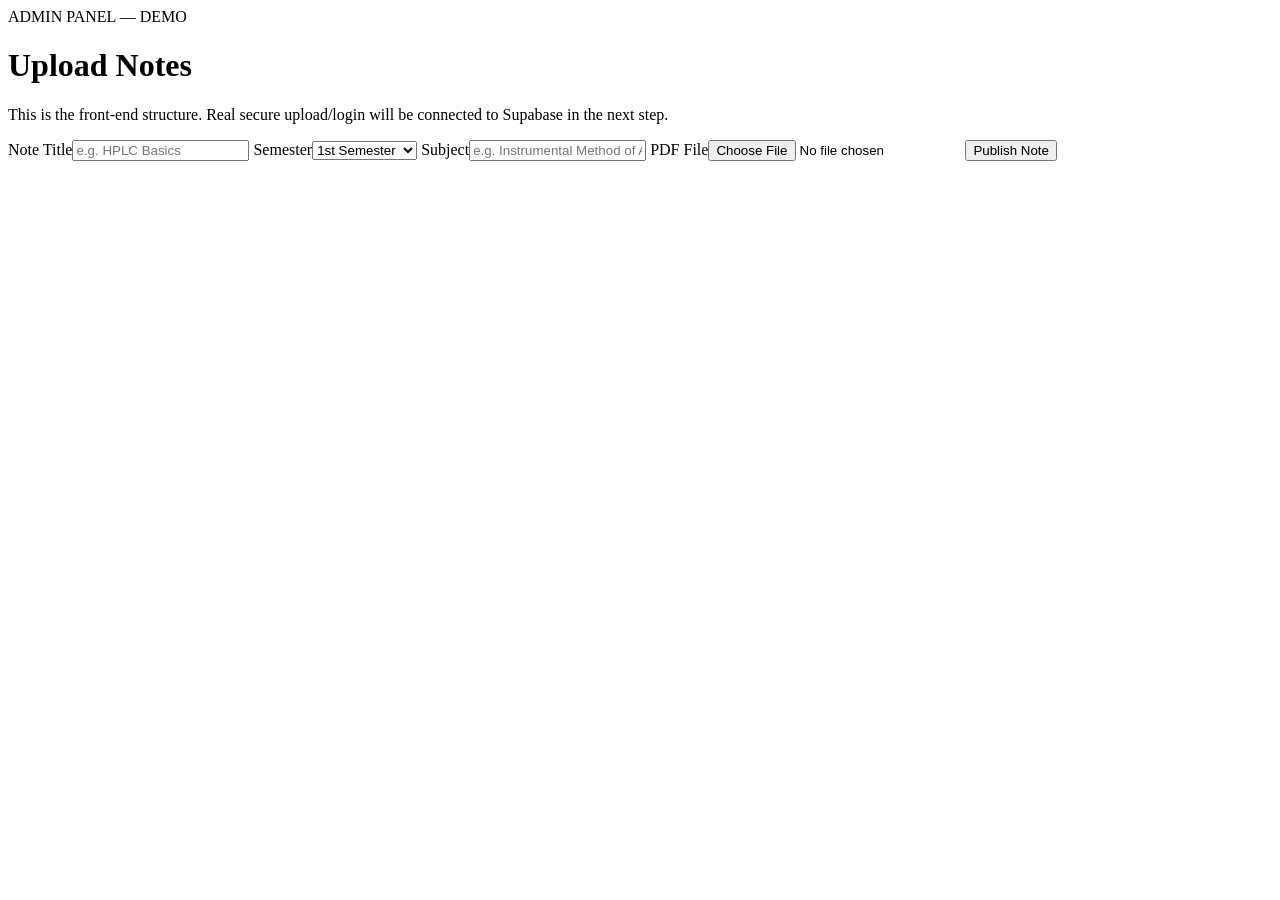
==== index.html @ 1da7970a "Add files via upload" ====
<!DOCTYPE html>
<html lang="en"><head><meta charset="UTF-8"><meta name="viewport" content="width=device-width, initial-scale=1.0"><title>Pharmistry World Admin</title><link rel="stylesheet" href="../assets/style.css"></head>
<body><main class="admin"><span class="eyebrow">ADMIN PANEL — DEMO</span><h1>Upload Notes</h1>
<p>This is the front-end structure. Real secure upload/login will be connected to Supabase in the next step.</p>
<div class="admin-form">
<label>Note Title<input placeholder="e.g. HPLC Basics"></label>
<label>Semester<select><option>1st Semester</option><option>2nd Semester</option><option>3rd Semester</option><option>4th Semester</option><option>5th Semester</option><option>6th Semester</option><option>7th Semester</option><option>8th Semester</option></select></label>
<label>Subject<input placeholder="e.g. Instrumental Method of Analysis"></label>
<label>PDF File<input type="file" accept=".pdf"></label>
<button class="btn primary" onclick="alert('Supabase upload will be connected here.')">Publish Note</button>
</div></main></body></html>
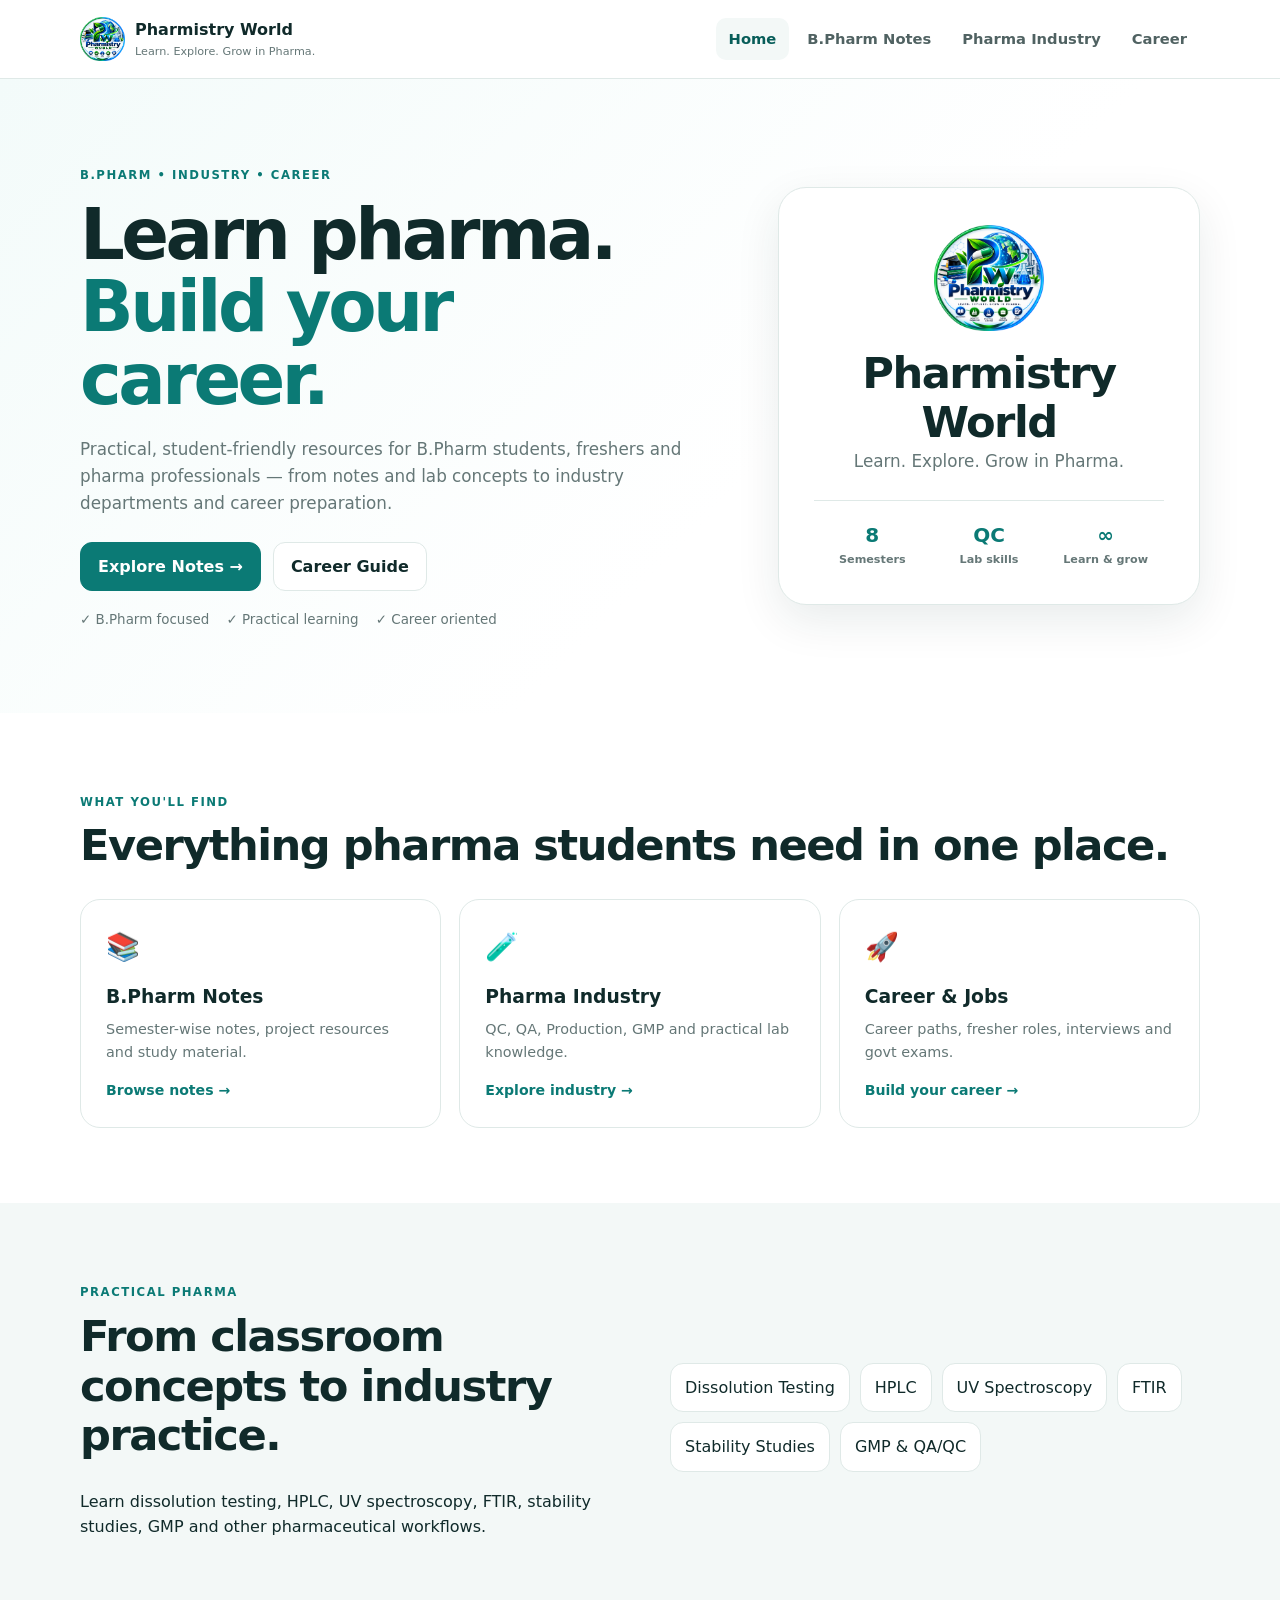
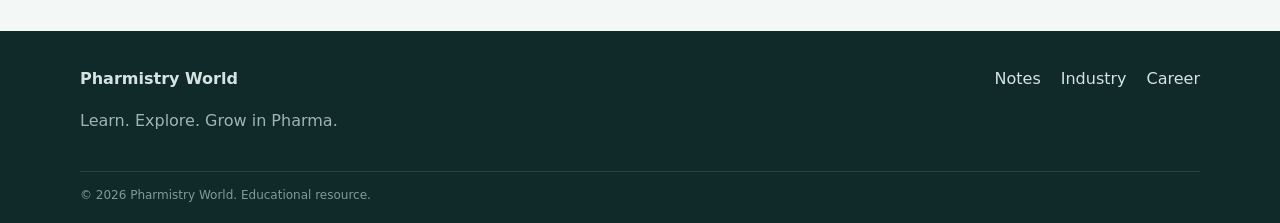
==== commit beafb84c: "Add files via upload" ====
--- a/index.html
+++ b/index.html
@@ -1,11 +1,6 @@
-<!DOCTYPE html>
-<html lang="en"><head><meta charset="UTF-8"><meta name="viewport" content="width=device-width, initial-scale=1.0"><title>Pharmistry World Admin</title><link rel="stylesheet" href="../assets/style.css"></head>
-<body><main class="admin"><span class="eyebrow">ADMIN PANEL — DEMO</span><h1>Upload Notes</h1>
-<p>This is the front-end structure. Real secure upload/login will be connected to Supabase in the next step.</p>
-<div class="admin-form">
-<label>Note Title<input placeholder="e.g. HPLC Basics"></label>
-<label>Semester<select><option>1st Semester</option><option>2nd Semester</option><option>3rd Semester</option><option>4th Semester</option><option>5th Semester</option><option>6th Semester</option><option>7th Semester</option><option>8th Semester</option></select></label>
-<label>Subject<input placeholder="e.g. Instrumental Method of Analysis"></label>
-<label>PDF File<input type="file" accept=".pdf"></label>
-<button class="btn primary" onclick="alert('Supabase upload will be connected here.')">Publish Note</button>
-</div></main></body></html>+<!doctype html><html lang="en"><head><meta charset="UTF-8"><meta name="viewport" content="width=device-width,initial-scale=1"><meta name="description" content="Pharmistry World — B.Pharm notes, pharma industry knowledge, practical learning and career guidance."><title>Pharmistry World | Learn. Explore. Grow in Pharma.</title><link rel="icon" href="logo.png"><link rel="stylesheet" href="style.css"></head><body>
+<header><div class="container nav"><a class="brand" href="index.html"><img src="logo.png" alt="Pharmistry World logo"><span><b>Pharmistry World</b><small>Learn. Explore. Grow in Pharma.</small></span></a><button class="menu-btn" aria-label="Menu">☰</button><nav><a class="active" href="index.html">Home</a><a href="notes.html">B.Pharm Notes</a><a href="industry.html">Pharma Industry</a><a href="career.html">Career</a></nav></div></header>
+<main><section class="hero"><div class="container hero-grid"><div><span class="eyebrow">B.PHARM • INDUSTRY • CAREER</span><h1>Learn pharma.<br><em>Build your career.</em></h1><p>Practical, student-friendly resources for B.Pharm students, freshers and pharma professionals — from notes and lab concepts to industry departments and career preparation.</p><div class="actions"><a class="btn primary" href="notes.html">Explore Notes →</a><a class="btn" href="career.html">Career Guide</a></div><div class="points">✓ B.Pharm focused　 ✓ Practical learning　 ✓ Career oriented</div></div><div class="hero-card"><img src="logo.png" alt=""><h2>Pharmistry World</h2><p>Learn. Explore. Grow in Pharma.</p><div class="stats"><b>8<small>Semesters</small></b><b>QC<small>Lab skills</small></b><b>∞<small>Learn & grow</small></b></div></div></div></section>
+<section class="section"><div class="container"><span class="eyebrow">WHAT YOU'LL FIND</span><h2>Everything pharma students need in one place.</h2><div class="cards"><a class="card" href="notes.html"><i>📚</i><h3>B.Pharm Notes</h3><p>Semester-wise notes, project resources and study material.</p><strong>Browse notes →</strong></a><a class="card" href="industry.html"><i>🧪</i><h3>Pharma Industry</h3><p>QC, QA, Production, GMP and practical lab knowledge.</p><strong>Explore industry →</strong></a><a class="card" href="career.html"><i>🚀</i><h3>Career & Jobs</h3><p>Career paths, fresher roles, interviews and govt exams.</p><strong>Build your career →</strong></a></div></div></section>
+<section class="section soft"><div class="container two"><div><span class="eyebrow">PRACTICAL PHARMA</span><h2>From classroom concepts to industry practice.</h2><p>Learn dissolution testing, HPLC, UV spectroscopy, FTIR, stability studies, GMP and other pharmaceutical workflows.</p></div><div class="chips"><span>Dissolution Testing</span><span>HPLC</span><span>UV Spectroscopy</span><span>FTIR</span><span>Stability Studies</span><span>GMP & QA/QC</span></div></div></section></main>
+<footer><div class="container foot"><div><b>Pharmistry World</b><p>Learn. Explore. Grow in Pharma.</p></div><div><a href="notes.html">Notes</a><a href="industry.html">Industry</a><a href="career.html">Career</a></div></div><div class="container copy">© 2026 Pharmistry World. Educational resource.</div></footer><script src="script.js"></script></body></html>
--- a/style.css
+++ b/style.css
@@ -0,0 +1 @@
+:root{--p:#0b7a75;--pd:#075d59;--ink:#102a2a;--muted:#657777;--line:#dfe9e7;--soft:#f3f8f7;--white:#fff;--shadow:0 16px 45px rgba(16,42,42,.09)}*{box-sizing:border-box}body{margin:0;font-family:Inter,system-ui,-apple-system,"Segoe UI",Roboto,Arial,sans-serif;color:var(--ink);line-height:1.6}a{color:inherit;text-decoration:none}button,input,select{font:inherit}.container{width:min(1120px,calc(100% - 40px));margin:auto}header{position:sticky;top:0;z-index:20;background:rgba(255,255,255,.95);backdrop-filter:blur(12px);border-bottom:1px solid var(--line)}.nav{min-height:78px;display:flex;align-items:center;justify-content:space-between;gap:20px}.brand{display:flex;align-items:center;gap:10px}.brand img{width:45px;height:45px;object-fit:contain;border-radius:12px}.brand span{display:grid}.brand small{font-size:.7rem;color:var(--muted)}nav{display:flex;gap:5px}nav a{padding:9px 13px;border-radius:10px;font-weight:700;color:#506262;font-size:.92rem}nav a:hover,nav a.active{background:var(--soft);color:var(--pd)}.menu-btn{display:none;border:0;background:var(--soft);border-radius:10px;padding:8px 12px}.hero{padding:82px 0;background:linear-gradient(135deg,#f3fbfa,#fff 60%)}.hero-grid{display:grid;grid-template-columns:1.2fr .8fr;gap:65px;align-items:center}.eyebrow{color:var(--p);font-size:.73rem;font-weight:850;letter-spacing:.13em}.hero h1,.page-hero h1{font-size:clamp(2.6rem,6vw,4.4rem);line-height:1.03;letter-spacing:-.05em;margin:12px 0 20px}.hero h1 em{font-style:normal;color:var(--p)}.hero p,.page-hero p{color:var(--muted);font-size:1.05rem}.actions{display:flex;gap:12px;flex-wrap:wrap;margin:25px 0 18px}.btn{display:inline-flex;padding:11px 17px;border:1px solid var(--line);border-radius:12px;background:#fff;font-weight:750}.btn.primary{background:var(--p);color:#fff;border-color:var(--p)}.points{font-size:.84rem;color:var(--muted)}.hero-card{background:#fff;border:1px solid var(--line);border-radius:28px;padding:35px;text-align:center;box-shadow:var(--shadow)}.hero-card img{width:110px;height:110px;object-fit:contain}.hero-card h2{margin:8px 0 0}.hero-card p{margin:0}.stats{display:grid;grid-template-columns:repeat(3,1fr);margin-top:25px;border-top:1px solid var(--line);padding-top:18px}.stats b{color:var(--p);font-size:1.25rem}.stats small{display:block;color:var(--muted);font-size:.7rem}.section{padding:75px 0}.soft{background:var(--soft)}h2{font-size:clamp(1.8rem,4vw,2.7rem);line-height:1.15;letter-spacing:-.035em;margin:8px 0 28px}.cards{display:grid;grid-template-columns:repeat(3,1fr);gap:18px}.card{display:block;background:#fff;border:1px solid var(--line);border-radius:20px;padding:25px;transition:.2s}.card:hover{transform:translateY(-3px);box-shadow:var(--shadow)}.card i{font-style:normal;font-size:1.7rem}.card h3{margin:13px 0 6px}.card p{color:var(--muted);margin:0;font-size:.9rem}.card strong{display:inline-block;color:var(--p);margin-top:15px;font-size:.88rem}.two{display:grid;grid-template-columns:1fr 1fr;gap:60px;align-items:center}.chips{display:flex;flex-wrap:wrap;gap:10px}.chips span,.check{background:#fff;border:1px solid var(--line);border-radius:13px;padding:11px 14px}.page-hero{padding:62px 0;background:var(--soft)}.page-hero h1{font-size:clamp(2.3rem,5vw,3.7rem);max-width:850px}.toolbar{display:grid;grid-template-columns:1fr 210px;gap:12px;margin-bottom:32px}.toolbar input,.toolbar select{width:100%;padding:13px;border:1px solid var(--line);border-radius:12px;background:#fff;outline:0}.library-head{display:flex;justify-content:space-between;margin-bottom:15px}.library-head h2{font-size:1.5rem;margin:0}.library-head span{color:var(--muted);font-size:.85rem}.notes{display:grid;gap:13px}.note{display:flex;align-items:center;gap:17px;padding:19px;border:1px solid var(--line);border-radius:17px}.badge{width:50px;height:50px;display:grid;place-items:center;background:#edf8f6;color:var(--p);font-weight:850;border-radius:12px}.note-main{flex:1;min-width:0}.note-main small{color:var(--p);font-weight:750}.note-main h3{margin:2px 0}.note-main p{margin:0;color:var(--muted);white-space:nowrap;overflow:hidden;text-overflow:ellipsis}.empty{padding:45px;text-align:center;border:1px dashed var(--line);border-radius:16px;color:var(--muted)}.check p{margin:9px 0;font-weight:650}footer{background:#102a2a;color:#d5e4e2;padding:35px 0 18px}.foot{display:flex;justify-content:space-between;gap:25px}.foot>div:last-child{display:flex;gap:20px}.foot p{color:#9fb5b2}.copy{border-top:1px solid #ffffff1c;margin-top:22px;padding-top:14px;color:#829997;font-size:.75rem}@media(max-width:900px){.hero-grid,.two{grid-template-columns:1fr}.cards{grid-template-columns:repeat(2,1fr)}nav{display:none;position:absolute;top:78px;left:0;right:0;background:#fff;padding:12px 20px;flex-direction:column;border-bottom:1px solid var(--line)}nav.open{display:flex}.menu-btn{display:block}}@media(max-width:620px){.container{width:calc(100% - 28px)}.cards{grid-template-columns:1fr}.toolbar{grid-template-columns:1fr}.note{flex-wrap:wrap;align-items:flex-start}.note .btn{width:100%;justify-content:center}.foot{flex-direction:column}.hero{padding:58px 0}.section{padding:55px 0}}
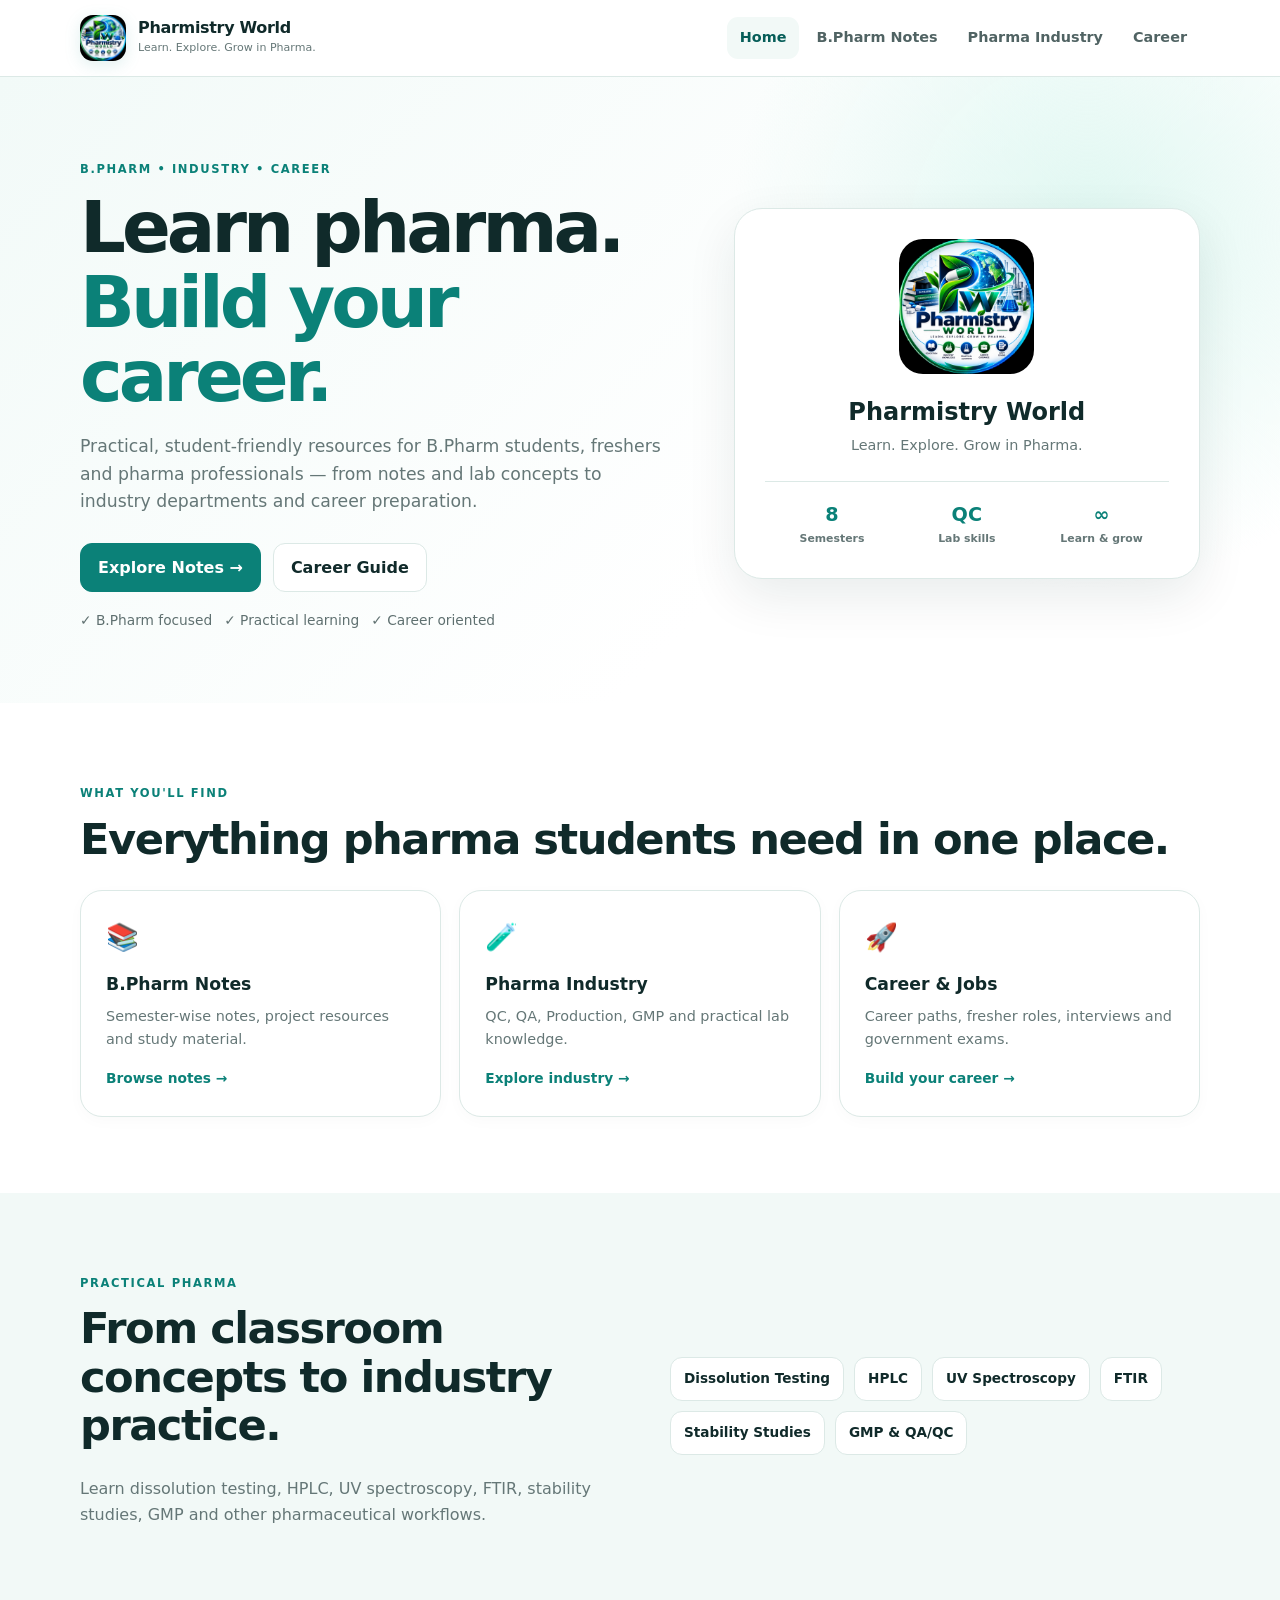
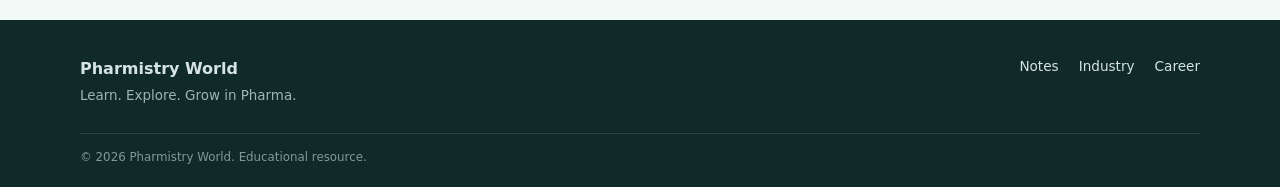
==== commit 30cc87be: "Add files via upload" ====
--- a/index.html
+++ b/index.html
@@ -1,6 +1 @@
-<!doctype html><html lang="en"><head><meta charset="UTF-8"><meta name="viewport" content="width=device-width,initial-scale=1"><meta name="description" content="Pharmistry World — B.Pharm notes, pharma industry knowledge, practical learning and career guidance."><title>Pharmistry World | Learn. Explore. Grow in Pharma.</title><link rel="icon" href="logo.png"><link rel="stylesheet" href="style.css"></head><body>
-<header><div class="container nav"><a class="brand" href="index.html"><img src="logo.png" alt="Pharmistry World logo"><span><b>Pharmistry World</b><small>Learn. Explore. Grow in Pharma.</small></span></a><button class="menu-btn" aria-label="Menu">☰</button><nav><a class="active" href="index.html">Home</a><a href="notes.html">B.Pharm Notes</a><a href="industry.html">Pharma Industry</a><a href="career.html">Career</a></nav></div></header>
-<main><section class="hero"><div class="container hero-grid"><div><span class="eyebrow">B.PHARM • INDUSTRY • CAREER</span><h1>Learn pharma.<br><em>Build your career.</em></h1><p>Practical, student-friendly resources for B.Pharm students, freshers and pharma professionals — from notes and lab concepts to industry departments and career preparation.</p><div class="actions"><a class="btn primary" href="notes.html">Explore Notes →</a><a class="btn" href="career.html">Career Guide</a></div><div class="points">✓ B.Pharm focused　 ✓ Practical learning　 ✓ Career oriented</div></div><div class="hero-card"><img src="logo.png" alt=""><h2>Pharmistry World</h2><p>Learn. Explore. Grow in Pharma.</p><div class="stats"><b>8<small>Semesters</small></b><b>QC<small>Lab skills</small></b><b>∞<small>Learn & grow</small></b></div></div></div></section>
-<section class="section"><div class="container"><span class="eyebrow">WHAT YOU'LL FIND</span><h2>Everything pharma students need in one place.</h2><div class="cards"><a class="card" href="notes.html"><i>📚</i><h3>B.Pharm Notes</h3><p>Semester-wise notes, project resources and study material.</p><strong>Browse notes →</strong></a><a class="card" href="industry.html"><i>🧪</i><h3>Pharma Industry</h3><p>QC, QA, Production, GMP and practical lab knowledge.</p><strong>Explore industry →</strong></a><a class="card" href="career.html"><i>🚀</i><h3>Career & Jobs</h3><p>Career paths, fresher roles, interviews and govt exams.</p><strong>Build your career →</strong></a></div></div></section>
-<section class="section soft"><div class="container two"><div><span class="eyebrow">PRACTICAL PHARMA</span><h2>From classroom concepts to industry practice.</h2><p>Learn dissolution testing, HPLC, UV spectroscopy, FTIR, stability studies, GMP and other pharmaceutical workflows.</p></div><div class="chips"><span>Dissolution Testing</span><span>HPLC</span><span>UV Spectroscopy</span><span>FTIR</span><span>Stability Studies</span><span>GMP & QA/QC</span></div></div></section></main>
-<footer><div class="container foot"><div><b>Pharmistry World</b><p>Learn. Explore. Grow in Pharma.</p></div><div><a href="notes.html">Notes</a><a href="industry.html">Industry</a><a href="career.html">Career</a></div></div><div class="container copy">© 2026 Pharmistry World. Educational resource.</div></footer><script src="script.js"></script></body></html>
+<!doctype html><html lang="en"><head><meta charset="UTF-8"><meta name="viewport" content="width=device-width,initial-scale=1"><meta name="description" content="Pharmistry World — B.Pharm notes, pharma industry knowledge, practical learning and career guidance."><meta name="theme-color" content="#0b8178"><title>Pharmistry World | Learn. Explore. Grow in Pharma.</title><link rel="icon" href="logo.png"><link rel="stylesheet" href="style.css"></head><body><header><div class="container nav"><a class="brand" href="index.html"><img src="logo.png" alt="Pharmistry World logo"><span><b>Pharmistry World</b><small>Learn. Explore. Grow in Pharma.</small></span></a><button class="menu-btn" aria-label="Open menu" aria-expanded="false">☰</button><nav><a class="active" href="index.html">Home</a><a href="notes.html">B.Pharm Notes</a><a href="industry.html">Pharma Industry</a><a href="career.html">Career</a></nav></div></header><main><section class="hero"><div class="container hero-grid"><div><span class="eyebrow">B.PHARM • INDUSTRY • CAREER</span><h1>Learn pharma.<br><em>Build your career.</em></h1><p>Practical, student-friendly resources for B.Pharm students, freshers and pharma professionals — from notes and lab concepts to industry departments and career preparation.</p><div class="actions"><a class="btn primary" href="notes.html">Explore Notes →</a><a class="btn" href="career.html">Career Guide</a></div><div class="points"><span>✓ B.Pharm focused</span><span>✓ Practical learning</span><span>✓ Career oriented</span></div></div><div class="hero-card"><img src="logo.png" alt=""><h2>Pharmistry World</h2><p>Learn. Explore. Grow in Pharma.</p><div class="stats"><b>8<small>Semesters</small></b><b>QC<small>Lab skills</small></b><b>∞<small>Learn & grow</small></b></div></div></div></section><section class="section"><div class="container"><span class="eyebrow">WHAT YOU'LL FIND</span><h2>Everything pharma students need in one place.</h2><div class="cards"><a class="card" href="notes.html"><i>📚</i><h3>B.Pharm Notes</h3><p>Semester-wise notes, project resources and study material.</p><strong>Browse notes →</strong></a><a class="card" href="industry.html"><i>🧪</i><h3>Pharma Industry</h3><p>QC, QA, Production, GMP and practical lab knowledge.</p><strong>Explore industry →</strong></a><a class="card" href="career.html"><i>🚀</i><h3>Career & Jobs</h3><p>Career paths, fresher roles, interviews and government exams.</p><strong>Build your career →</strong></a></div></div></section><section class="section soft"><div class="container two"><div><span class="eyebrow">PRACTICAL PHARMA</span><h2>From classroom concepts to industry practice.</h2><p>Learn dissolution testing, HPLC, UV spectroscopy, FTIR, stability studies, GMP and other pharmaceutical workflows.</p></div><div class="chips"><span>Dissolution Testing</span><span>HPLC</span><span>UV Spectroscopy</span><span>FTIR</span><span>Stability Studies</span><span>GMP & QA/QC</span></div></div></section></main><footer><div class="container foot"><div><b>Pharmistry World</b><p>Learn. Explore. Grow in Pharma.</p></div><div><a href="notes.html">Notes</a><a href="industry.html">Industry</a><a href="career.html">Career</a></div></div><div class="container copy">© 2026 Pharmistry World. Educational resource.</div></footer><script src="script.js"></script></body></html>
--- a/style.css
+++ b/style.css
@@ -1 +1 @@
-:root{--p:#0b7a75;--pd:#075d59;--ink:#102a2a;--muted:#657777;--line:#dfe9e7;--soft:#f3f8f7;--white:#fff;--shadow:0 16px 45px rgba(16,42,42,.09)}*{box-sizing:border-box}body{margin:0;font-family:Inter,system-ui,-apple-system,"Segoe UI",Roboto,Arial,sans-serif;color:var(--ink);line-height:1.6}a{color:inherit;text-decoration:none}button,input,select{font:inherit}.container{width:min(1120px,calc(100% - 40px));margin:auto}header{position:sticky;top:0;z-index:20;background:rgba(255,255,255,.95);backdrop-filter:blur(12px);border-bottom:1px solid var(--line)}.nav{min-height:78px;display:flex;align-items:center;justify-content:space-between;gap:20px}.brand{display:flex;align-items:center;gap:10px}.brand img{width:45px;height:45px;object-fit:contain;border-radius:12px}.brand span{display:grid}.brand small{font-size:.7rem;color:var(--muted)}nav{display:flex;gap:5px}nav a{padding:9px 13px;border-radius:10px;font-weight:700;color:#506262;font-size:.92rem}nav a:hover,nav a.active{background:var(--soft);color:var(--pd)}.menu-btn{display:none;border:0;background:var(--soft);border-radius:10px;padding:8px 12px}.hero{padding:82px 0;background:linear-gradient(135deg,#f3fbfa,#fff 60%)}.hero-grid{display:grid;grid-template-columns:1.2fr .8fr;gap:65px;align-items:center}.eyebrow{color:var(--p);font-size:.73rem;font-weight:850;letter-spacing:.13em}.hero h1,.page-hero h1{font-size:clamp(2.6rem,6vw,4.4rem);line-height:1.03;letter-spacing:-.05em;margin:12px 0 20px}.hero h1 em{font-style:normal;color:var(--p)}.hero p,.page-hero p{color:var(--muted);font-size:1.05rem}.actions{display:flex;gap:12px;flex-wrap:wrap;margin:25px 0 18px}.btn{display:inline-flex;padding:11px 17px;border:1px solid var(--line);border-radius:12px;background:#fff;font-weight:750}.btn.primary{background:var(--p);color:#fff;border-color:var(--p)}.points{font-size:.84rem;color:var(--muted)}.hero-card{background:#fff;border:1px solid var(--line);border-radius:28px;padding:35px;text-align:center;box-shadow:var(--shadow)}.hero-card img{width:110px;height:110px;object-fit:contain}.hero-card h2{margin:8px 0 0}.hero-card p{margin:0}.stats{display:grid;grid-template-columns:repeat(3,1fr);margin-top:25px;border-top:1px solid var(--line);padding-top:18px}.stats b{color:var(--p);font-size:1.25rem}.stats small{display:block;color:var(--muted);font-size:.7rem}.section{padding:75px 0}.soft{background:var(--soft)}h2{font-size:clamp(1.8rem,4vw,2.7rem);line-height:1.15;letter-spacing:-.035em;margin:8px 0 28px}.cards{display:grid;grid-template-columns:repeat(3,1fr);gap:18px}.card{display:block;background:#fff;border:1px solid var(--line);border-radius:20px;padding:25px;transition:.2s}.card:hover{transform:translateY(-3px);box-shadow:var(--shadow)}.card i{font-style:normal;font-size:1.7rem}.card h3{margin:13px 0 6px}.card p{color:var(--muted);margin:0;font-size:.9rem}.card strong{display:inline-block;color:var(--p);margin-top:15px;font-size:.88rem}.two{display:grid;grid-template-columns:1fr 1fr;gap:60px;align-items:center}.chips{display:flex;flex-wrap:wrap;gap:10px}.chips span,.check{background:#fff;border:1px solid var(--line);border-radius:13px;padding:11px 14px}.page-hero{padding:62px 0;background:var(--soft)}.page-hero h1{font-size:clamp(2.3rem,5vw,3.7rem);max-width:850px}.toolbar{display:grid;grid-template-columns:1fr 210px;gap:12px;margin-bottom:32px}.toolbar input,.toolbar select{width:100%;padding:13px;border:1px solid var(--line);border-radius:12px;background:#fff;outline:0}.library-head{display:flex;justify-content:space-between;margin-bottom:15px}.library-head h2{font-size:1.5rem;margin:0}.library-head span{color:var(--muted);font-size:.85rem}.notes{display:grid;gap:13px}.note{display:flex;align-items:center;gap:17px;padding:19px;border:1px solid var(--line);border-radius:17px}.badge{width:50px;height:50px;display:grid;place-items:center;background:#edf8f6;color:var(--p);font-weight:850;border-radius:12px}.note-main{flex:1;min-width:0}.note-main small{color:var(--p);font-weight:750}.note-main h3{margin:2px 0}.note-main p{margin:0;color:var(--muted);white-space:nowrap;overflow:hidden;text-overflow:ellipsis}.empty{padding:45px;text-align:center;border:1px dashed var(--line);border-radius:16px;color:var(--muted)}.check p{margin:9px 0;font-weight:650}footer{background:#102a2a;color:#d5e4e2;padding:35px 0 18px}.foot{display:flex;justify-content:space-between;gap:25px}.foot>div:last-child{display:flex;gap:20px}.foot p{color:#9fb5b2}.copy{border-top:1px solid #ffffff1c;margin-top:22px;padding-top:14px;color:#829997;font-size:.75rem}@media(max-width:900px){.hero-grid,.two{grid-template-columns:1fr}.cards{grid-template-columns:repeat(2,1fr)}nav{display:none;position:absolute;top:78px;left:0;right:0;background:#fff;padding:12px 20px;flex-direction:column;border-bottom:1px solid var(--line)}nav.open{display:flex}.menu-btn{display:block}}@media(max-width:620px){.container{width:calc(100% - 28px)}.cards{grid-template-columns:1fr}.toolbar{grid-template-columns:1fr}.note{flex-wrap:wrap;align-items:flex-start}.note .btn{width:100%;justify-content:center}.foot{flex-direction:column}.hero{padding:58px 0}.section{padding:55px 0}}
+:root{--p:#0b8178;--pd:#075e59;--a:#2db89e;--ink:#102a2a;--muted:#657777;--line:#dce9e6;--soft:#f2f9f7;--white:#fff;--shadow:0 18px 50px rgba(16,42,42,.09);--r:22px}*{box-sizing:border-box}html{scroll-behavior:smooth}body{margin:0;font-family:Inter,ui-sans-serif,system-ui,-apple-system,"Segoe UI",Roboto,Arial,sans-serif;color:var(--ink);background:#fff;line-height:1.6;-webkit-font-smoothing:antialiased}a{text-decoration:none;color:inherit}button,input,select,textarea{font:inherit}.container{width:min(1120px,calc(100% - 40px));margin:auto}header{position:sticky;top:0;z-index:50;background:rgba(255,255,255,.94);backdrop-filter:blur(16px);border-bottom:1px solid var(--line)}.nav{min-height:76px;display:flex;align-items:center;justify-content:space-between;gap:24px}.brand{display:flex;align-items:center;gap:12px;min-width:0}.brand img{width:46px;height:46px;object-fit:contain;border-radius:13px;filter:drop-shadow(0 4px 8px rgba(11,129,120,.12))}.brand span{display:grid}.brand b{font-size:1rem;line-height:1.15;letter-spacing:-.02em}.brand small{font-size:.69rem;color:var(--muted);margin-top:2px}nav{display:flex;align-items:center;gap:4px}nav a{padding:9px 13px;border-radius:11px;color:#506363;font-weight:700;font-size:.9rem}nav a:hover,nav a.active{background:var(--soft);color:var(--pd)}.menu-btn{display:none;border:0;background:var(--soft);color:var(--pd);border-radius:11px;padding:8px 11px;font-size:1.25rem;cursor:pointer}.hero{padding:78px 0 72px;background:radial-gradient(circle at 85% 25%,#dff7f1 0,transparent 30%),linear-gradient(135deg,#f2faf8,#fff 65%)}.hero-grid{display:grid;grid-template-columns:1.12fr .88fr;gap:60px;align-items:center}.eyebrow{display:inline-block;color:var(--p);font-size:.72rem;font-weight:850;letter-spacing:.14em;margin-bottom:12px}.hero h1,.page-hero h1{font-size:clamp(2.5rem,6vw,4.5rem);line-height:1.03;letter-spacing:-.055em;margin:0 0 20px}.hero h1 em{font-style:normal;color:var(--p)}.hero p{font-size:1.08rem;color:var(--muted);max-width:650px;margin:0}.actions{display:flex;gap:12px;flex-wrap:wrap;margin:27px 0 17px}.btn{display:inline-flex;align-items:center;justify-content:center;padding:11px 17px;border:1px solid var(--line);border-radius:12px;background:#fff;font-weight:800;cursor:pointer;transition:.18s}.btn:hover{transform:translateY(-1px);border-color:#b8d7d2}.btn.primary{background:var(--p);color:#fff;border-color:var(--p)}.btn.primary:hover{background:var(--pd)}.points{color:#5f7070;font-size:.86rem;display:flex;flex-wrap:wrap;gap:12px}.hero-card{background:#fff;border:1px solid var(--line);border-radius:28px;padding:30px;text-align:center;box-shadow:var(--shadow)}.hero-card>img{width:135px;height:135px;object-fit:contain;border-radius:24px}.hero-card h2{margin:12px 0 2px}.hero-card>p{margin:0;color:var(--muted);font-size:.9rem}.stats{display:grid;grid-template-columns:repeat(3,1fr);border-top:1px solid var(--line);margin-top:24px;padding-top:18px}.stats b{font-size:1.2rem;color:var(--p)}.stats small{display:block;font-size:.68rem;color:var(--muted);font-weight:600}.section{padding:76px 0}.section.soft{background:var(--soft)}.section h2{font-size:clamp(1.8rem,4vw,2.7rem);line-height:1.12;letter-spacing:-.035em;margin:0 0 27px}.cards{display:grid;grid-template-columns:repeat(3,1fr);gap:18px}.card{display:block;background:#fff;border:1px solid var(--line);border-radius:var(--r);padding:25px;box-shadow:0 4px 16px rgba(16,42,42,.025);transition:.2s}.card:hover{transform:translateY(-3px);box-shadow:var(--shadow);border-color:#c1ddd8}.card i{font-style:normal;font-size:1.65rem}.card h3{margin:13px 0 6px;font-size:1.08rem}.card p{margin:0;color:var(--muted);font-size:.9rem}.card strong{display:inline-block;margin-top:16px;color:var(--p);font-size:.86rem}.two{display:grid;grid-template-columns:1fr 1fr;gap:60px;align-items:center}.two>div>p{color:var(--muted);max-width:650px}.chips{display:flex;flex-wrap:wrap;gap:10px}.chips span{background:#fff;border:1px solid var(--line);padding:10px 13px;border-radius:12px;font-weight:700;font-size:.85rem}.page-hero{padding:60px 0 54px;background:var(--soft)}.page-hero h1{font-size:clamp(2.2rem,5vw,3.7rem);max-width:850px}.page-hero p{color:var(--muted);max-width:760px;font-size:1.04rem}.toolbar{display:grid;grid-template-columns:1fr 210px;gap:12px;margin-bottom:35px}.toolbar input,.toolbar select{width:100%;padding:13px 14px;border:1px solid var(--line);border-radius:13px;background:#fff;outline:0}.toolbar input:focus,.toolbar select:focus{border-color:var(--p)}.library-head{display:flex;align-items:center;justify-content:space-between;gap:15px;margin-bottom:15px}.library-head h2{margin:0;font-size:1.25rem}.library-head span{font-size:.82rem;color:var(--muted)}.notes{display:grid;gap:14px}.note{display:flex;align-items:center;gap:16px;padding:19px;border:1px solid var(--line);border-radius:17px;background:#fff}.badge{flex:0 0 52px;height:52px;display:grid;place-items:center;border-radius:13px;background:#e9f7f4;color:var(--p);font-weight:850;font-size:.75rem}.note-main{flex:1;min-width:0}.note-main small{color:var(--p);font-weight:800}.note-main h3{margin:2px 0 3px;font-size:1rem}.note-main p{margin:0;color:var(--muted);font-size:.84rem;white-space:nowrap;overflow:hidden;text-overflow:ellipsis}.empty{padding:40px;text-align:center;border:1px dashed var(--line);border-radius:16px;color:var(--muted)}footer{background:#102a2a;color:#d5e4e2;padding:36px 0 20px}.foot{display:flex;justify-content:space-between;gap:25px}.foot>div:last-child{display:flex;gap:20px;flex-wrap:wrap}.foot a{font-size:.85rem}.foot p{margin:4px 0;color:#9fb5b2;font-size:.84rem}.copy{border-top:1px solid rgba(255,255,255,.12);margin-top:22px;padding-top:14px;color:#829997;font-size:.74rem}.check{background:#fff;border:1px solid var(--line);border-radius:18px;padding:18px 23px}.check p{margin:9px 0;font-weight:650}.admin{min-height:100vh;padding:55px 0;background:var(--soft)}.admin .card{max-width:720px;margin:auto}.admin form{display:grid;gap:10px}.admin input,.admin select{width:100%;padding:12px;border:1px solid var(--line);border-radius:10px;margin:0}.admin .btn{margin-top:8px}.msg{color:var(--muted);font-size:.85rem}@media(max-width:900px){.hero-grid,.two{grid-template-columns:1fr;gap:35px}.cards{grid-template-columns:repeat(2,1fr)}.menu-btn{display:block}nav{display:none;position:absolute;top:76px;left:0;right:0;background:#fff;border-bottom:1px solid var(--line);padding:10px 20px;flex-direction:column;align-items:stretch;box-shadow:0 10px 25px rgba(0,0,0,.06)}nav.open{display:flex}nav a{padding:12px}.hero{padding:60px 0}.hero-card{max-width:500px}.foot{flex-direction:column}}@media(max-width:620px){.container{width:calc(100% - 28px)}.brand img{width:43px;height:43px}.brand small{display:none}.hero{padding:47px 0 52px}.hero h1{font-size:2.75rem;margin-bottom:17px}.hero p{font-size:1rem;line-height:1.65}.actions{margin:22px 0 15px}.actions .btn{flex:1;min-width:145px}.points{font-size:.79rem;gap:6px;line-height:1.7}.hero-card{padding:24px}.hero-card>img{width:105px;height:105px}.stats{margin-top:20px}.section{padding:55px 0}.cards{grid-template-columns:1fr}.two{gap:28px}.page-hero{padding:47px 0 42px}.page-hero h1{font-size:2.45rem}.toolbar{grid-template-columns:1fr}.note{align-items:flex-start;flex-wrap:wrap}.note .btn{width:100%}.foot>div:last-child{gap:15px}}
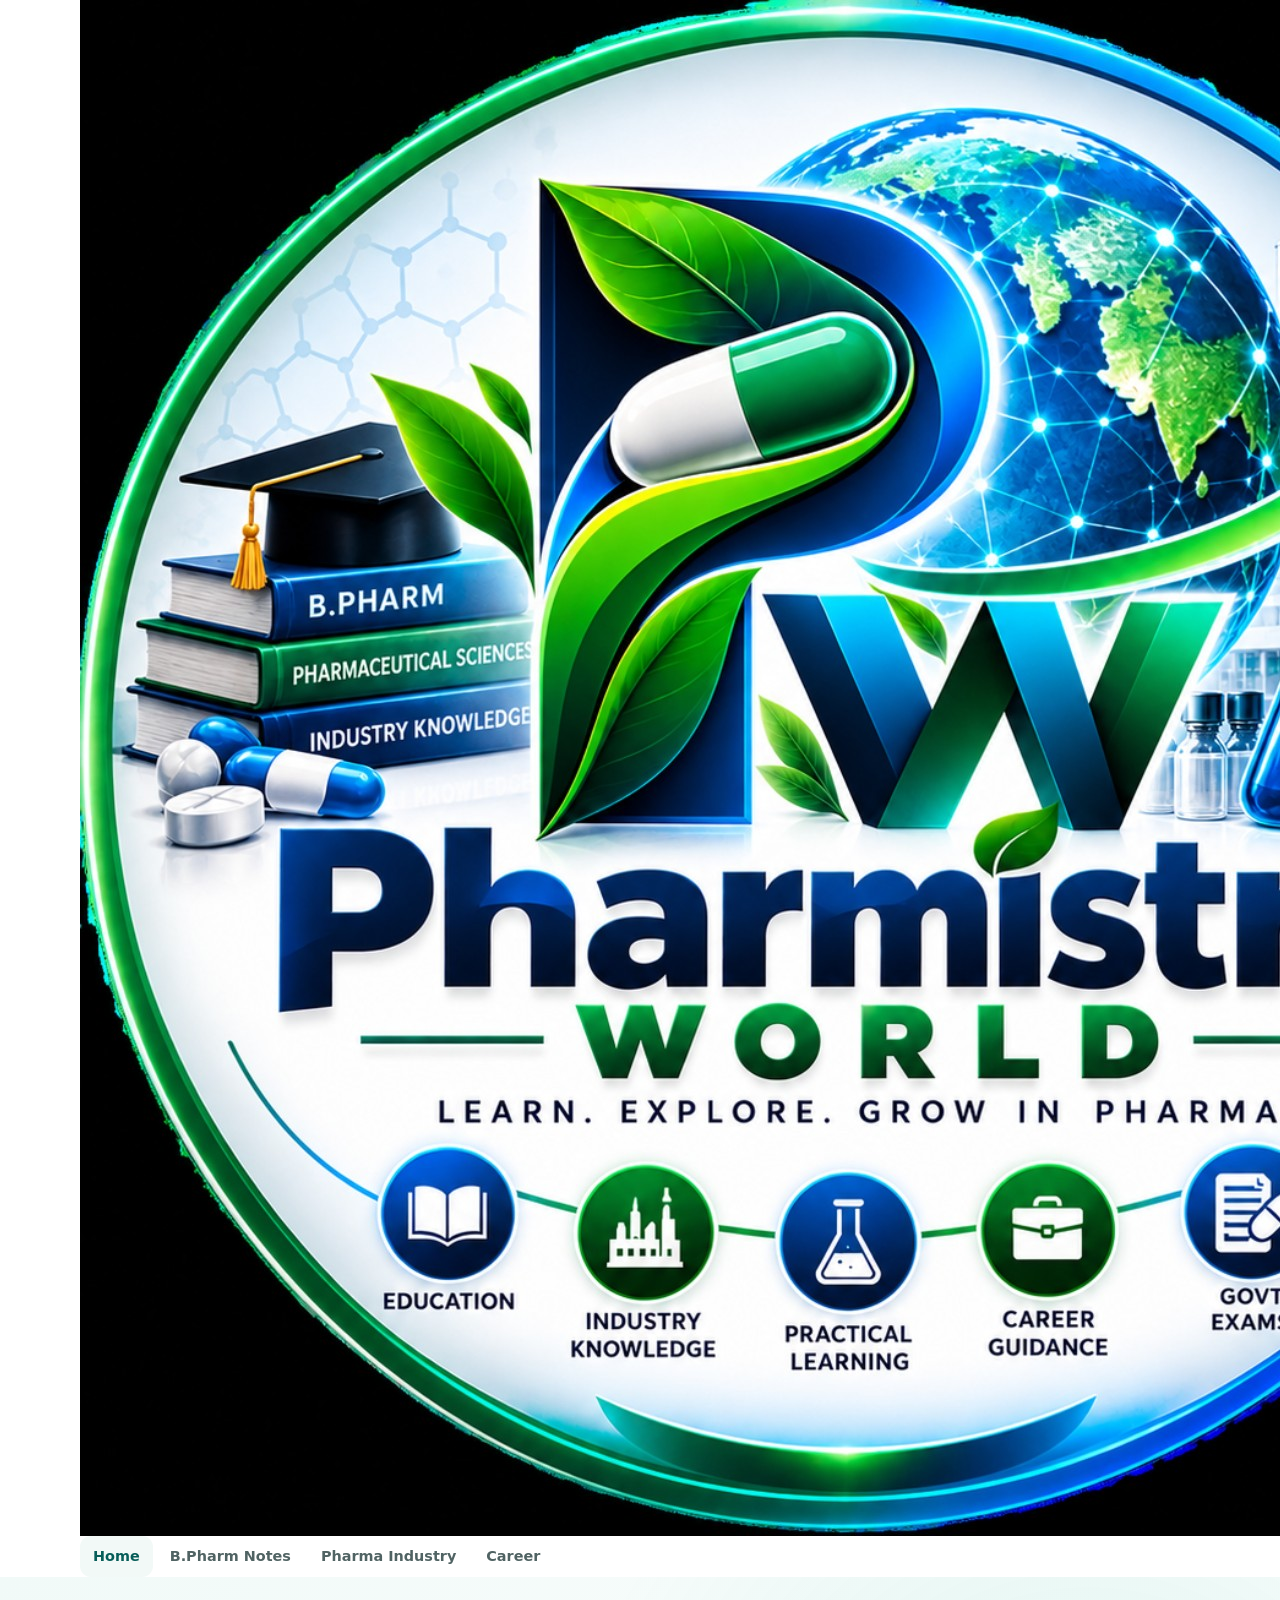
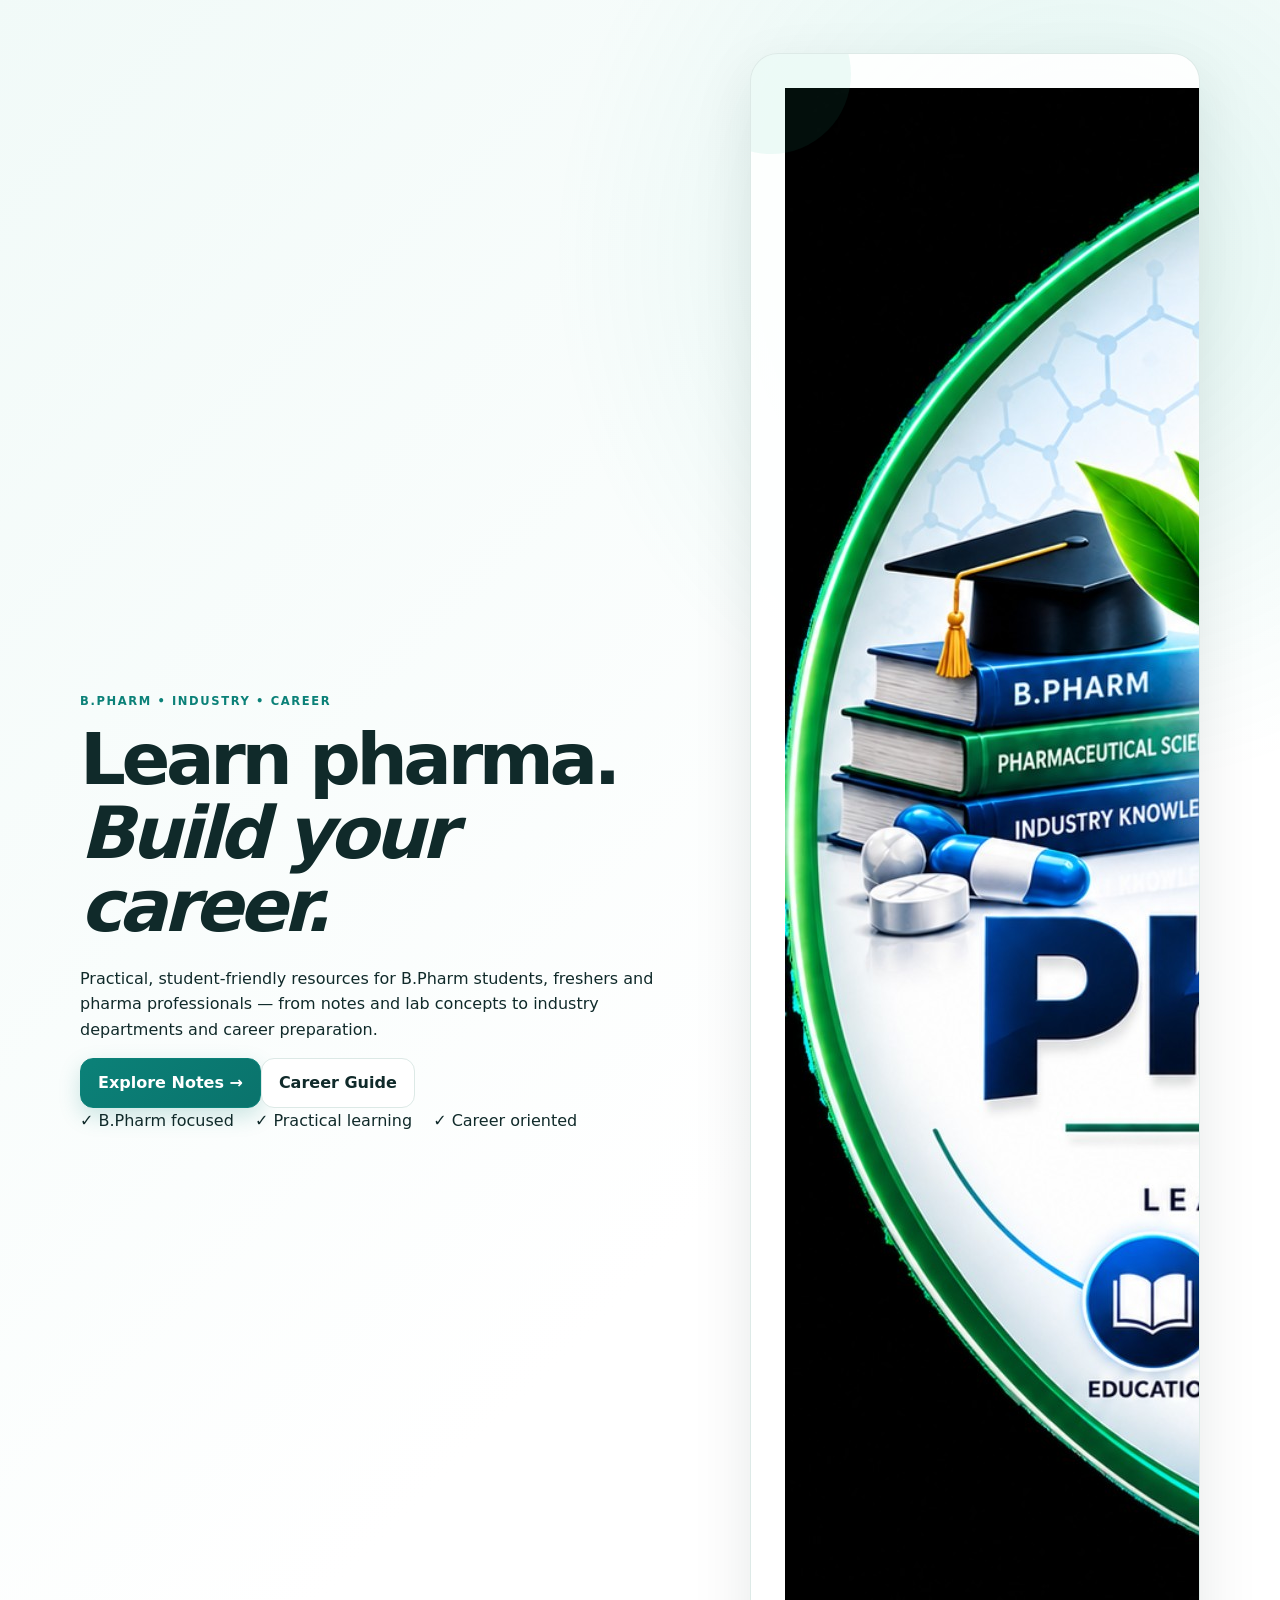
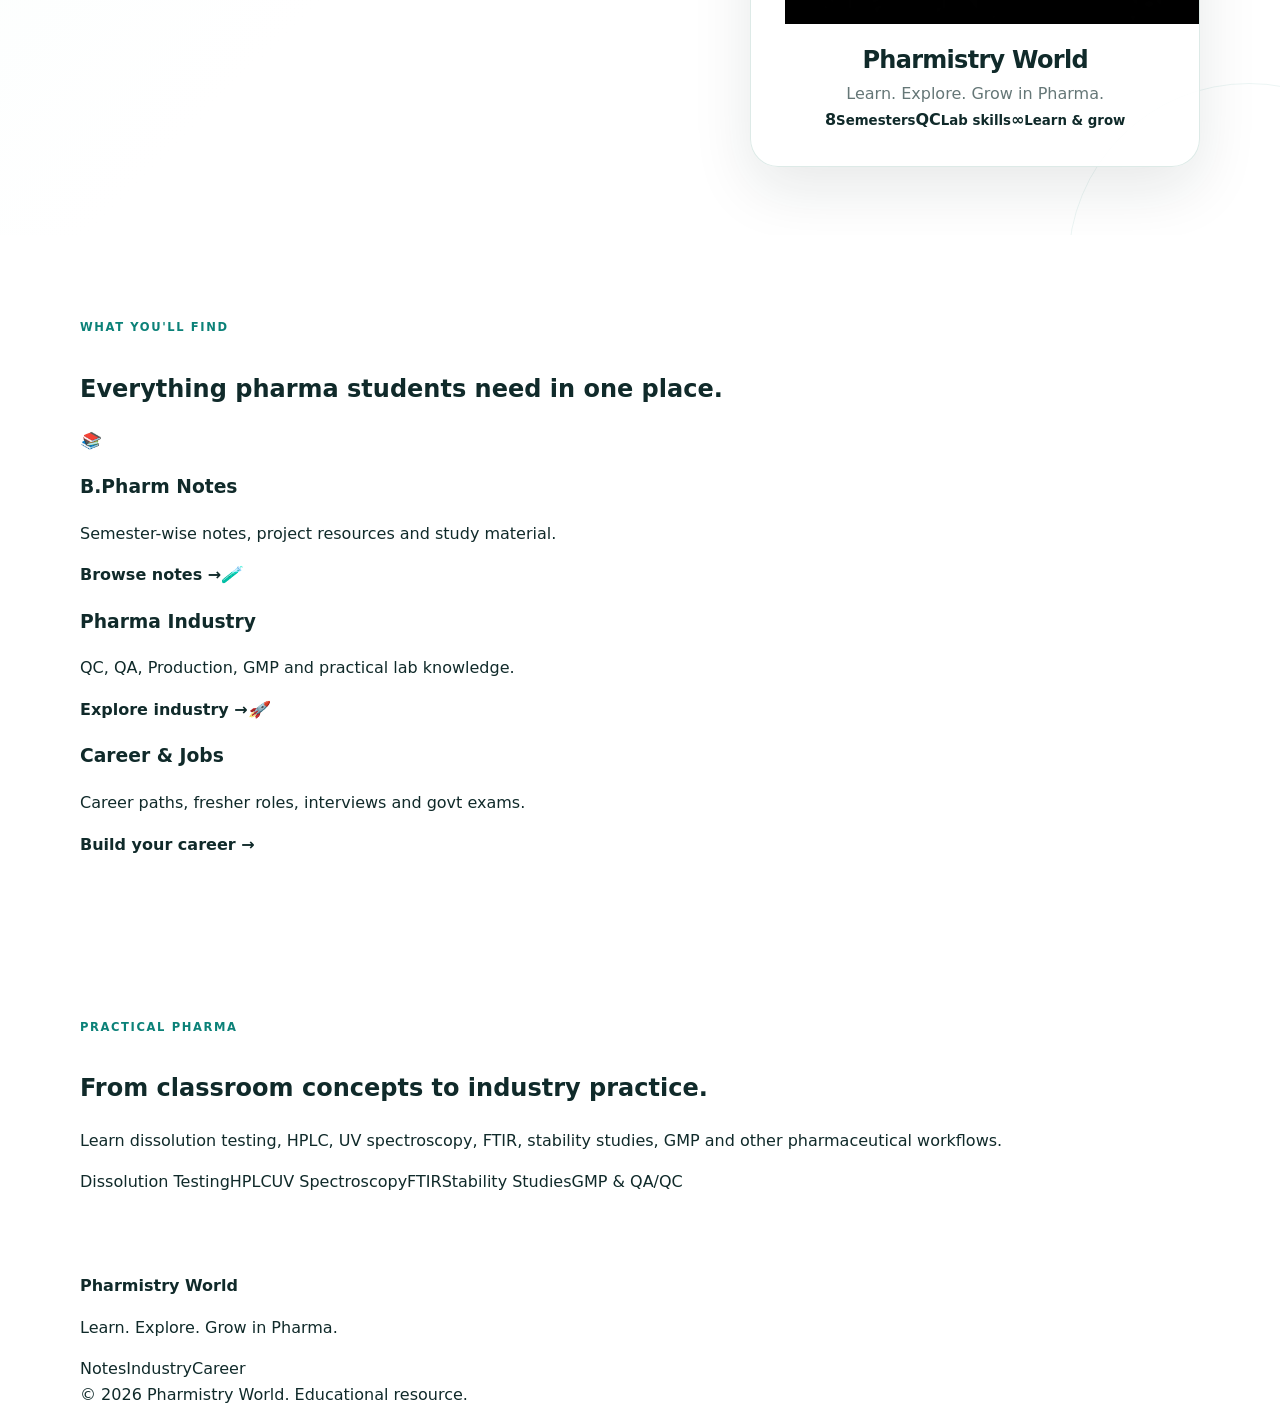
==== commit befa0cf2: "Add files via upload" ====
--- a/index.html
+++ b/index.html
@@ -1 +1,6 @@
-<!doctype html><html lang="en"><head><meta charset="UTF-8"><meta name="viewport" content="width=device-width,initial-scale=1"><meta name="description" content="Pharmistry World — B.Pharm notes, pharma industry knowledge, practical learning and career guidance."><meta name="theme-color" content="#0b8178"><title>Pharmistry World | Learn. Explore. Grow in Pharma.</title><link rel="icon" href="logo.png"><link rel="stylesheet" href="style.css"></head><body><header><div class="container nav"><a class="brand" href="index.html"><img src="logo.png" alt="Pharmistry World logo"><span><b>Pharmistry World</b><small>Learn. Explore. Grow in Pharma.</small></span></a><button class="menu-btn" aria-label="Open menu" aria-expanded="false">☰</button><nav><a class="active" href="index.html">Home</a><a href="notes.html">B.Pharm Notes</a><a href="industry.html">Pharma Industry</a><a href="career.html">Career</a></nav></div></header><main><section class="hero"><div class="container hero-grid"><div><span class="eyebrow">B.PHARM • INDUSTRY • CAREER</span><h1>Learn pharma.<br><em>Build your career.</em></h1><p>Practical, student-friendly resources for B.Pharm students, freshers and pharma professionals — from notes and lab concepts to industry departments and career preparation.</p><div class="actions"><a class="btn primary" href="notes.html">Explore Notes →</a><a class="btn" href="career.html">Career Guide</a></div><div class="points"><span>✓ B.Pharm focused</span><span>✓ Practical learning</span><span>✓ Career oriented</span></div></div><div class="hero-card"><img src="logo.png" alt=""><h2>Pharmistry World</h2><p>Learn. Explore. Grow in Pharma.</p><div class="stats"><b>8<small>Semesters</small></b><b>QC<small>Lab skills</small></b><b>∞<small>Learn & grow</small></b></div></div></div></section><section class="section"><div class="container"><span class="eyebrow">WHAT YOU'LL FIND</span><h2>Everything pharma students need in one place.</h2><div class="cards"><a class="card" href="notes.html"><i>📚</i><h3>B.Pharm Notes</h3><p>Semester-wise notes, project resources and study material.</p><strong>Browse notes →</strong></a><a class="card" href="industry.html"><i>🧪</i><h3>Pharma Industry</h3><p>QC, QA, Production, GMP and practical lab knowledge.</p><strong>Explore industry →</strong></a><a class="card" href="career.html"><i>🚀</i><h3>Career & Jobs</h3><p>Career paths, fresher roles, interviews and government exams.</p><strong>Build your career →</strong></a></div></div></section><section class="section soft"><div class="container two"><div><span class="eyebrow">PRACTICAL PHARMA</span><h2>From classroom concepts to industry practice.</h2><p>Learn dissolution testing, HPLC, UV spectroscopy, FTIR, stability studies, GMP and other pharmaceutical workflows.</p></div><div class="chips"><span>Dissolution Testing</span><span>HPLC</span><span>UV Spectroscopy</span><span>FTIR</span><span>Stability Studies</span><span>GMP & QA/QC</span></div></div></section></main><footer><div class="container foot"><div><b>Pharmistry World</b><p>Learn. Explore. Grow in Pharma.</p></div><div><a href="notes.html">Notes</a><a href="industry.html">Industry</a><a href="career.html">Career</a></div></div><div class="container copy">© 2026 Pharmistry World. Educational resource.</div></footer><script src="script.js"></script></body></html>+<!doctype html><html lang="en"><head><meta charset="UTF-8"><meta name="viewport" content="width=device-width,initial-scale=1"><meta name="description" content="Pharmistry World — B.Pharm notes, pharma industry knowledge, practical learning and career guidance."><title>Pharmistry World | Learn. Explore. Grow in Pharma.</title><link rel="icon" href="logo.png"><link rel="stylesheet" href="style.css"></head><body>
+<header><div class="container nav"><a class="brand" href="index.html"><img src="logo.png" alt="Pharmistry World logo"><span><b>Pharmistry World</b><small>Learn. Explore. Grow in Pharma.</small></span></a><button class="menu-btn" aria-label="Menu">☰</button><nav><a class="active" href="index.html">Home</a><a href="notes.html">B.Pharm Notes</a><a href="industry.html">Pharma Industry</a><a href="career.html">Career</a></nav></div></header>
+<main><section class="hero"><div class="container hero-grid"><div><span class="eyebrow">B.PHARM • INDUSTRY • CAREER</span><h1>Learn pharma.<br><em>Build your career.</em></h1><p>Practical, student-friendly resources for B.Pharm students, freshers and pharma professionals — from notes and lab concepts to industry departments and career preparation.</p><div class="actions"><a class="btn primary" href="notes.html">Explore Notes →</a><a class="btn" href="career.html">Career Guide</a></div><div class="points">✓ B.Pharm focused　 ✓ Practical learning　 ✓ Career oriented</div></div><div class="hero-card"><img src="logo.png" alt=""><h2>Pharmistry World</h2><p>Learn. Explore. Grow in Pharma.</p><div class="stats"><b>8<small>Semesters</small></b><b>QC<small>Lab skills</small></b><b>∞<small>Learn & grow</small></b></div></div></div></section>
+<section class="section"><div class="container"><span class="eyebrow">WHAT YOU'LL FIND</span><h2>Everything pharma students need in one place.</h2><div class="cards"><a class="card" href="notes.html"><i>📚</i><h3>B.Pharm Notes</h3><p>Semester-wise notes, project resources and study material.</p><strong>Browse notes →</strong></a><a class="card" href="industry.html"><i>🧪</i><h3>Pharma Industry</h3><p>QC, QA, Production, GMP and practical lab knowledge.</p><strong>Explore industry →</strong></a><a class="card" href="career.html"><i>🚀</i><h3>Career & Jobs</h3><p>Career paths, fresher roles, interviews and govt exams.</p><strong>Build your career →</strong></a></div></div></section>
+<section class="section soft"><div class="container two"><div><span class="eyebrow">PRACTICAL PHARMA</span><h2>From classroom concepts to industry practice.</h2><p>Learn dissolution testing, HPLC, UV spectroscopy, FTIR, stability studies, GMP and other pharmaceutical workflows.</p></div><div class="chips"><span>Dissolution Testing</span><span>HPLC</span><span>UV Spectroscopy</span><span>FTIR</span><span>Stability Studies</span><span>GMP & QA/QC</span></div></div></section></main>
+<footer><div class="container foot"><div><b>Pharmistry World</b><p>Learn. Explore. Grow in Pharma.</p></div><div><a href="notes.html">Notes</a><a href="industry.html">Industry</a><a href="career.html">Career</a></div></div><div class="container copy">© 2026 Pharmistry World. Educational resource.</div></footer><script src="script.js"></script></body></html>
--- a/style.css
+++ b/style.css
@@ -1 +1,12 @@
-:root{--p:#0b8178;--pd:#075e59;--a:#2db89e;--ink:#102a2a;--muted:#657777;--line:#dce9e6;--soft:#f2f9f7;--white:#fff;--shadow:0 18px 50px rgba(16,42,42,.09);--r:22px}*{box-sizing:border-box}html{scroll-behavior:smooth}body{margin:0;font-family:Inter,ui-sans-serif,system-ui,-apple-system,"Segoe UI",Roboto,Arial,sans-serif;color:var(--ink);background:#fff;line-height:1.6;-webkit-font-smoothing:antialiased}a{text-decoration:none;color:inherit}button,input,select,textarea{font:inherit}.container{width:min(1120px,calc(100% - 40px));margin:auto}header{position:sticky;top:0;z-index:50;background:rgba(255,255,255,.94);backdrop-filter:blur(16px);border-bottom:1px solid var(--line)}.nav{min-height:76px;display:flex;align-items:center;justify-content:space-between;gap:24px}.brand{display:flex;align-items:center;gap:12px;min-width:0}.brand img{width:46px;height:46px;object-fit:contain;border-radius:13px;filter:drop-shadow(0 4px 8px rgba(11,129,120,.12))}.brand span{display:grid}.brand b{font-size:1rem;line-height:1.15;letter-spacing:-.02em}.brand small{font-size:.69rem;color:var(--muted);margin-top:2px}nav{display:flex;align-items:center;gap:4px}nav a{padding:9px 13px;border-radius:11px;color:#506363;font-weight:700;font-size:.9rem}nav a:hover,nav a.active{background:var(--soft);color:var(--pd)}.menu-btn{display:none;border:0;background:var(--soft);color:var(--pd);border-radius:11px;padding:8px 11px;font-size:1.25rem;cursor:pointer}.hero{padding:78px 0 72px;background:radial-gradient(circle at 85% 25%,#dff7f1 0,transparent 30%),linear-gradient(135deg,#f2faf8,#fff 65%)}.hero-grid{display:grid;grid-template-columns:1.12fr .88fr;gap:60px;align-items:center}.eyebrow{display:inline-block;color:var(--p);font-size:.72rem;font-weight:850;letter-spacing:.14em;margin-bottom:12px}.hero h1,.page-hero h1{font-size:clamp(2.5rem,6vw,4.5rem);line-height:1.03;letter-spacing:-.055em;margin:0 0 20px}.hero h1 em{font-style:normal;color:var(--p)}.hero p{font-size:1.08rem;color:var(--muted);max-width:650px;margin:0}.actions{display:flex;gap:12px;flex-wrap:wrap;margin:27px 0 17px}.btn{display:inline-flex;align-items:center;justify-content:center;padding:11px 17px;border:1px solid var(--line);border-radius:12px;background:#fff;font-weight:800;cursor:pointer;transition:.18s}.btn:hover{transform:translateY(-1px);border-color:#b8d7d2}.btn.primary{background:var(--p);color:#fff;border-color:var(--p)}.btn.primary:hover{background:var(--pd)}.points{color:#5f7070;font-size:.86rem;display:flex;flex-wrap:wrap;gap:12px}.hero-card{background:#fff;border:1px solid var(--line);border-radius:28px;padding:30px;text-align:center;box-shadow:var(--shadow)}.hero-card>img{width:135px;height:135px;object-fit:contain;border-radius:24px}.hero-card h2{margin:12px 0 2px}.hero-card>p{margin:0;color:var(--muted);font-size:.9rem}.stats{display:grid;grid-template-columns:repeat(3,1fr);border-top:1px solid var(--line);margin-top:24px;padding-top:18px}.stats b{font-size:1.2rem;color:var(--p)}.stats small{display:block;font-size:.68rem;color:var(--muted);font-weight:600}.section{padding:76px 0}.section.soft{background:var(--soft)}.section h2{font-size:clamp(1.8rem,4vw,2.7rem);line-height:1.12;letter-spacing:-.035em;margin:0 0 27px}.cards{display:grid;grid-template-columns:repeat(3,1fr);gap:18px}.card{display:block;background:#fff;border:1px solid var(--line);border-radius:var(--r);padding:25px;box-shadow:0 4px 16px rgba(16,42,42,.025);transition:.2s}.card:hover{transform:translateY(-3px);box-shadow:var(--shadow);border-color:#c1ddd8}.card i{font-style:normal;font-size:1.65rem}.card h3{margin:13px 0 6px;font-size:1.08rem}.card p{margin:0;color:var(--muted);font-size:.9rem}.card strong{display:inline-block;margin-top:16px;color:var(--p);font-size:.86rem}.two{display:grid;grid-template-columns:1fr 1fr;gap:60px;align-items:center}.two>div>p{color:var(--muted);max-width:650px}.chips{display:flex;flex-wrap:wrap;gap:10px}.chips span{background:#fff;border:1px solid var(--line);padding:10px 13px;border-radius:12px;font-weight:700;font-size:.85rem}.page-hero{padding:60px 0 54px;background:var(--soft)}.page-hero h1{font-size:clamp(2.2rem,5vw,3.7rem);max-width:850px}.page-hero p{color:var(--muted);max-width:760px;font-size:1.04rem}.toolbar{display:grid;grid-template-columns:1fr 210px;gap:12px;margin-bottom:35px}.toolbar input,.toolbar select{width:100%;padding:13px 14px;border:1px solid var(--line);border-radius:13px;background:#fff;outline:0}.toolbar input:focus,.toolbar select:focus{border-color:var(--p)}.library-head{display:flex;align-items:center;justify-content:space-between;gap:15px;margin-bottom:15px}.library-head h2{margin:0;font-size:1.25rem}.library-head span{font-size:.82rem;color:var(--muted)}.notes{display:grid;gap:14px}.note{display:flex;align-items:center;gap:16px;padding:19px;border:1px solid var(--line);border-radius:17px;background:#fff}.badge{flex:0 0 52px;height:52px;display:grid;place-items:center;border-radius:13px;background:#e9f7f4;color:var(--p);font-weight:850;font-size:.75rem}.note-main{flex:1;min-width:0}.note-main small{color:var(--p);font-weight:800}.note-main h3{margin:2px 0 3px;font-size:1rem}.note-main p{margin:0;color:var(--muted);font-size:.84rem;white-space:nowrap;overflow:hidden;text-overflow:ellipsis}.empty{padding:40px;text-align:center;border:1px dashed var(--line);border-radius:16px;color:var(--muted)}footer{background:#102a2a;color:#d5e4e2;padding:36px 0 20px}.foot{display:flex;justify-content:space-between;gap:25px}.foot>div:last-child{display:flex;gap:20px;flex-wrap:wrap}.foot a{font-size:.85rem}.foot p{margin:4px 0;color:#9fb5b2;font-size:.84rem}.copy{border-top:1px solid rgba(255,255,255,.12);margin-top:22px;padding-top:14px;color:#829997;font-size:.74rem}.check{background:#fff;border:1px solid var(--line);border-radius:18px;padding:18px 23px}.check p{margin:9px 0;font-weight:650}.admin{min-height:100vh;padding:55px 0;background:var(--soft)}.admin .card{max-width:720px;margin:auto}.admin form{display:grid;gap:10px}.admin input,.admin select{width:100%;padding:12px;border:1px solid var(--line);border-radius:10px;margin:0}.admin .btn{margin-top:8px}.msg{color:var(--muted);font-size:.85rem}@media(max-width:900px){.hero-grid,.two{grid-template-columns:1fr;gap:35px}.cards{grid-template-columns:repeat(2,1fr)}.menu-btn{display:block}nav{display:none;position:absolute;top:76px;left:0;right:0;background:#fff;border-bottom:1px solid var(--line);padding:10px 20px;flex-direction:column;align-items:stretch;box-shadow:0 10px 25px rgba(0,0,0,.06)}nav.open{display:flex}nav a{padding:12px}.hero{padding:60px 0}.hero-card{max-width:500px}.foot{flex-direction:column}}@media(max-width:620px){.container{width:calc(100% - 28px)}.brand img{width:43px;height:43px}.brand small{display:none}.hero{padding:47px 0 52px}.hero h1{font-size:2.75rem;margin-bottom:17px}.hero p{font-size:1rem;line-height:1.65}.actions{margin:22px 0 15px}.actions .btn{flex:1;min-width:145px}.points{font-size:.79rem;gap:6px;line-height:1.7}.hero-card{padding:24px}.hero-card>img{width:105px;height:105px}.stats{margin-top:20px}.section{padding:55px 0}.cards{grid-template-columns:1fr}.two{gap:28px}.page-hero{padding:47px 0 42px}.page-hero h1{font-size:2.45rem}.toolbar{grid-template-columns:1fr}.note{align-items:flex-start;flex-wrap:wrap}.note .btn{width:100%}.foot>div:last-child{gap:15px}}
+:root{--primary:#0b8178;--primary-dark:#075e59;--accent:#2db89e;--ink:#102a2a;--muted:#657777;--line:#dce9e6;--soft:#f2f9f7;--soft-2:#eaf5f2;--white:#fff;--shadow:0 22px 60px rgba(16,42,42,.10);--shadow-sm:0 8px 26px rgba(16,42,42,.07);--radius:22px}
+*{box-sizing:border-box}html{scroll-behavior:smooth}body{margin:0;font-family:Inter,ui-sans-serif,system-ui,-apple-system,"Segoe UI",Roboto,Arial,sans-serif;color:var(--ink);background:#fff;line-height:1.6;-webkit-font-smoothing:antialiased}a{color:inherit;text-decoration:none}button,input,select,textarea{font:inherit}.container{width:min(1120px,calc(100% - 40px));margin:auto}
+.site-header{position:sticky;top:0;z-index:50;background:rgba(255,255,255,.92);backdrop-filter:blur(18px);-webkit-backdrop-filter:blur(18px);border-bottom:1px solid rgba(220,233,230,.9)}.nav-wrap{min-height:78px;display:flex;align-items:center;justify-content:space-between;gap:24px}.brand{display:flex;align-items:center;gap:12px;min-width:0}.brand span{display:grid}.brand strong{font-size:1rem;line-height:1.15;letter-spacing:-.02em}.brand small{color:var(--muted);font-size:.69rem;margin-top:2px}.logo-img{width:46px;height:46px;object-fit:contain;border-radius:13px;filter:drop-shadow(0 4px 8px rgba(11,129,120,.12))}nav{display:flex;align-items:center;gap:4px}nav a{padding:9px 13px;border-radius:11px;color:#506363;font-weight:700;font-size:.9rem;transition:.18s}nav a:hover,nav a.active{background:var(--soft);color:var(--primary-dark)}.menu-btn{display:none;border:1px solid var(--line);background:var(--soft);color:var(--primary-dark);border-radius:12px;padding:8px 11px;font-size:1.22rem;cursor:pointer}
+.hero{position:relative;overflow:hidden;padding:76px 0 68px;background:radial-gradient(circle at 85% 15%,rgba(45,184,158,.13),transparent 28%),linear-gradient(135deg,#f1faf8 0%,#fff 62%)}.hero:before{content:"";position:absolute;width:360px;height:360px;border:1px solid rgba(11,129,120,.08);border-radius:50%;right:-150px;bottom:-210px}.hero-grid{display:grid;grid-template-columns:1.15fr .85fr;gap:62px;align-items:center;position:relative;z-index:1}.eyebrow{display:inline-flex;align-items:center;color:var(--primary);font-size:.72rem;font-weight:850;letter-spacing:.14em;margin-bottom:13px}.hero h1,.page-hero h1{font-size:clamp(2.55rem,6vw,4.5rem);line-height:1.02;letter-spacing:-.06em;margin:0 0 22px}.hero h1 span{color:var(--primary)}.hero-text{font-size:1.08rem;color:var(--muted);max-width:650px;margin:0}.hero-actions{display:flex;gap:12px;flex-wrap:wrap;margin:28px 0 18px}.btn{display:inline-flex;align-items:center;justify-content:center;gap:7px;border:1px solid var(--line);background:#fff;color:var(--ink);padding:11px 17px;border-radius:13px;font-weight:800;cursor:pointer;transition:transform .18s,box-shadow .18s,border-color .18s,background .18s}.btn:hover{transform:translateY(-1px);box-shadow:var(--shadow-sm)}.btn.primary{background:linear-gradient(135deg,var(--primary),#0a736c);border-color:var(--primary);color:#fff;box-shadow:0 8px 22px rgba(11,129,120,.2)}.btn.primary:hover{background:var(--primary-dark)}.btn.ghost:hover{border-color:var(--primary);color:var(--primary)}.btn.light{background:#fff;color:var(--primary-dark);border-color:#fff}.small-btn{padding:8px 12px}.hero-points{display:flex;gap:10px;flex-wrap:wrap;color:#5b6e6e;font-size:.82rem}.hero-points span{background:rgba(255,255,255,.7);border:1px solid rgba(220,233,230,.9);padding:6px 9px;border-radius:999px}
+.hero-card{position:relative;background:rgba(255,255,255,.88);border:1px solid rgba(220,233,230,.95);border-radius:28px;padding:34px;text-align:center;box-shadow:var(--shadow);overflow:hidden}.hero-card:before{content:"";position:absolute;inset:-60px auto auto -60px;width:160px;height:160px;background:rgba(45,184,158,.08);border-radius:50%}.hero-logo{height:112px;display:grid;place-items:center;position:relative}.hero-logo img{width:105px;height:105px;object-fit:contain}.hero-card h2{margin:9px 0 2px;letter-spacing:-.03em}.hero-card>p{margin:0;color:var(--muted)}.mini-stats{display:grid;grid-template-columns:repeat(3,1fr);margin-top:28px;border-top:1px solid var(--line);padding-top:18px}.mini-stats b{display:block;font-size:1.18rem;color:var(--primary)}.mini-stats span{font-size:.7rem;color:var(--muted)}
+.section{padding:78px 0}.section-soft{background:linear-gradient(180deg,var(--soft),#f7fbfa)}.section-head{margin-bottom:25px}.section-head h2,.two-col h2{font-size:clamp(1.8rem,4vw,2.65rem);line-height:1.12;letter-spacing:-.045em;margin:0;max-width:760px}.feature-grid{display:grid;grid-template-columns:repeat(3,1fr);gap:18px}.feature-card{display:block;background:#fff;border:1px solid var(--line);border-radius:var(--radius);padding:25px;transition:transform .2s,box-shadow .2s,border-color .2s;box-shadow:0 4px 16px rgba(16,42,42,.025)}.feature-card:hover{transform:translateY(-4px);box-shadow:var(--shadow);border-color:#bfded9}.feature-card .icon{display:grid;place-items:center;width:45px;height:45px;border-radius:14px;background:var(--soft);font-size:1.35rem}.feature-card h3{margin:15px 0 7px;font-size:1.08rem;letter-spacing:-.02em}.feature-card p{margin:0;color:var(--muted);font-size:.9rem}.card-link{display:inline-block;margin-top:17px;color:var(--primary);font-weight:800;font-size:.85rem}.two-col{display:grid;grid-template-columns:1fr 1fr;gap:60px;align-items:center}.two-col>div>p{color:var(--muted);max-width:650px}.topic-list{display:flex;flex-wrap:wrap;gap:10px}.topic-list span{background:#fff;border:1px solid var(--line);padding:10px 13px;border-radius:12px;font-weight:700;font-size:.85rem;box-shadow:0 3px 12px rgba(16,42,42,.03)}.cta-section{padding:25px 0 78px}.cta-box{background:linear-gradient(135deg,#0b8178,#075e59);color:#fff;border-radius:28px;padding:38px 42px;display:flex;align-items:center;justify-content:space-between;gap:25px;box-shadow:0 20px 45px rgba(7,94,89,.18)}.cta-box .eyebrow{color:#bcefe6}.cta-box h2{margin:0 0 5px;font-size:2rem;letter-spacing:-.04em}.cta-box p{margin:0;color:#d9f3ef}
+.page-hero{padding:62px 0 55px;background:radial-gradient(circle at 85% 0%,rgba(45,184,158,.1),transparent 28%),var(--soft)}.page-hero h1{font-size:clamp(2.25rem,5vw,3.7rem);max-width:850px}.page-hero p{color:var(--muted);font-size:1.03rem;max-width:750px;margin:0}
+.toolbar{display:grid;grid-template-columns:1fr 210px;gap:14px;margin-bottom:38px}.search-box,.select-box{display:flex;align-items:center;gap:10px;border:1px solid var(--line);background:#fff;border-radius:13px;padding:0 14px;box-shadow:0 3px 12px rgba(16,42,42,.025)}.search-box input,.select-box select{width:100%;border:0;outline:0;background:transparent;padding:13px 0;color:var(--ink)}.select-box{display:block;padding:7px 12px}.select-box span{display:block;font-size:.67rem;color:var(--muted);font-weight:750}.select-box select{padding:1px 0}.library-head{display:flex;align-items:center;justify-content:space-between;gap:15px;margin-bottom:16px}.library-head h2{margin:0;letter-spacing:-.03em}.result-count{color:var(--muted);font-size:.84rem}.notes-grid{display:grid;gap:14px}.note-card{display:flex;align-items:center;gap:18px;padding:19px;border:1px solid var(--line);border-radius:17px;background:#fff;transition:.18s}.note-card:hover{border-color:#bfded9;box-shadow:var(--shadow-sm)}.pdf-badge{flex:0 0 52px;height:52px;display:grid;place-items:center;background:var(--soft);color:var(--primary);font-weight:850;border-radius:13px;font-size:.75rem}.note-main{flex:1;min-width:0}.note-main small{color:var(--primary);font-weight:800}.note-main h3{margin:2px 0 3px;font-size:1.03rem}.note-main p{margin:0;color:var(--muted);font-size:.85rem;white-space:nowrap;overflow:hidden;text-overflow:ellipsis}.note-subject{font-size:.75rem;color:#657575;margin-top:5px}.loading,.empty{padding:45px;text-align:center;border:1px dashed var(--line);border-radius:16px;color:var(--muted);background:#fff}
+.site-footer{background:#102a2a;color:#d5e4e2;padding:38px 0 20px}.footer-grid{display:flex;justify-content:space-between;gap:30px}.footer-grid strong{color:#fff}.footer-grid p{margin:4px 0;color:#9fb5b2;font-size:.86rem}.footer-grid>div:last-child{display:flex;gap:20px;flex-wrap:wrap}.footer-grid a{font-size:.84rem}.copyright{border-top:1px solid rgba(255,255,255,.12);margin-top:25px;padding-top:16px;color:#829997;font-size:.74rem}
+.admin-page{padding:60px 0;min-height:75vh;background:var(--soft)}.admin-wrap{max-width:760px}.admin-card{background:#fff;border:1px solid var(--line);border-radius:22px;padding:30px;box-shadow:var(--shadow)}.admin-card h1{margin:0 0 8px}.admin-card>p{color:var(--muted)}.admin-card form{display:grid;gap:16px}.admin-card label{display:grid;gap:6px;font-weight:700;font-size:.88rem}.admin-card input,.admin-card textarea,.admin-card select{width:100%;padding:12px;border:1px solid var(--line);border-radius:11px;outline:0;background:#fff}.admin-card input:focus,.admin-card textarea:focus,.admin-card select:focus{border-color:var(--primary)}.admin-top{display:flex;justify-content:space-between;align-items:start;gap:20px}.form-msg{font-size:.84rem;color:var(--muted);margin:0}.hidden{display:none}.check-list{background:#fff;border:1px solid var(--line);border-radius:20px;padding:20px 25px}.check-list p{margin:10px 0;font-weight:650}
+@media(max-width:900px){.hero-grid,.two-col{grid-template-columns:1fr;gap:35px}.feature-grid{grid-template-columns:repeat(2,1fr)}nav{display:none;position:absolute;top:78px;left:0;right:0;background:rgba(255,255,255,.98);border-bottom:1px solid var(--line);padding:12px 20px;flex-direction:column;align-items:stretch;box-shadow:0 14px 24px rgba(0,0,0,.06)}nav.open{display:flex}.menu-btn{display:block}.hero{padding:60px 0}.hero-card{max-width:520px}.cta-box{align-items:flex-start;flex-direction:column}}
+@media(max-width:620px){.container{width:min(100% - 28px,1120px)}.site-header .nav-wrap{min-height:72px}.logo-img{width:44px;height:44px}.brand strong{font-size:.98rem}.brand small{display:none}.hero{padding:43px 0 38px}.hero-grid{gap:25px}.hero h1{font-size:clamp(2.55rem,13vw,3.25rem);line-height:1.01;margin-bottom:17px}.hero-text{font-size:1rem;line-height:1.65}.hero-actions{display:grid;grid-template-columns:1fr 1fr;gap:10px;margin:23px 0 16px}.hero-actions .btn{padding:12px 9px;font-size:.9rem}.hero-points{display:grid;grid-template-columns:1fr;gap:6px}.hero-points span{display:block;width:max-content;max-width:100%;padding:4px 8px;font-size:.76rem}.hero-card{padding:24px;border-radius:22px}.hero-logo{height:80px}.hero-logo img{width:78px;height:78px}.hero-card h2{font-size:1.15rem}.hero-card>p{font-size:.82rem}.mini-stats{margin-top:19px;padding-top:14px}.mini-stats b{font-size:1rem}.mini-stats span{font-size:.65rem}.feature-grid{grid-template-columns:1fr;gap:12px}.section{padding:54px 0}.section-head h2,.two-col h2{font-size:1.9rem}.page-hero{padding:45px 0 42px}.page-hero h1{font-size:2.45rem;line-height:1.04;margin-bottom:15px}.page-hero p{font-size:.96rem}.toolbar{grid-template-columns:1fr;margin-bottom:28px}.note-card{align-items:flex-start;flex-wrap:wrap;padding:16px}.note-card .btn{width:100%}.footer-grid{flex-direction:column}.footer-grid>div:last-child{gap:13px}.cta-section{padding:15px 0 55px}.cta-box{padding:27px;border-radius:22px}.cta-box h2{font-size:1.65rem}.small-btn{font-size:.8rem}.admin-card{padding:22px}.admin-top{align-items:center}}
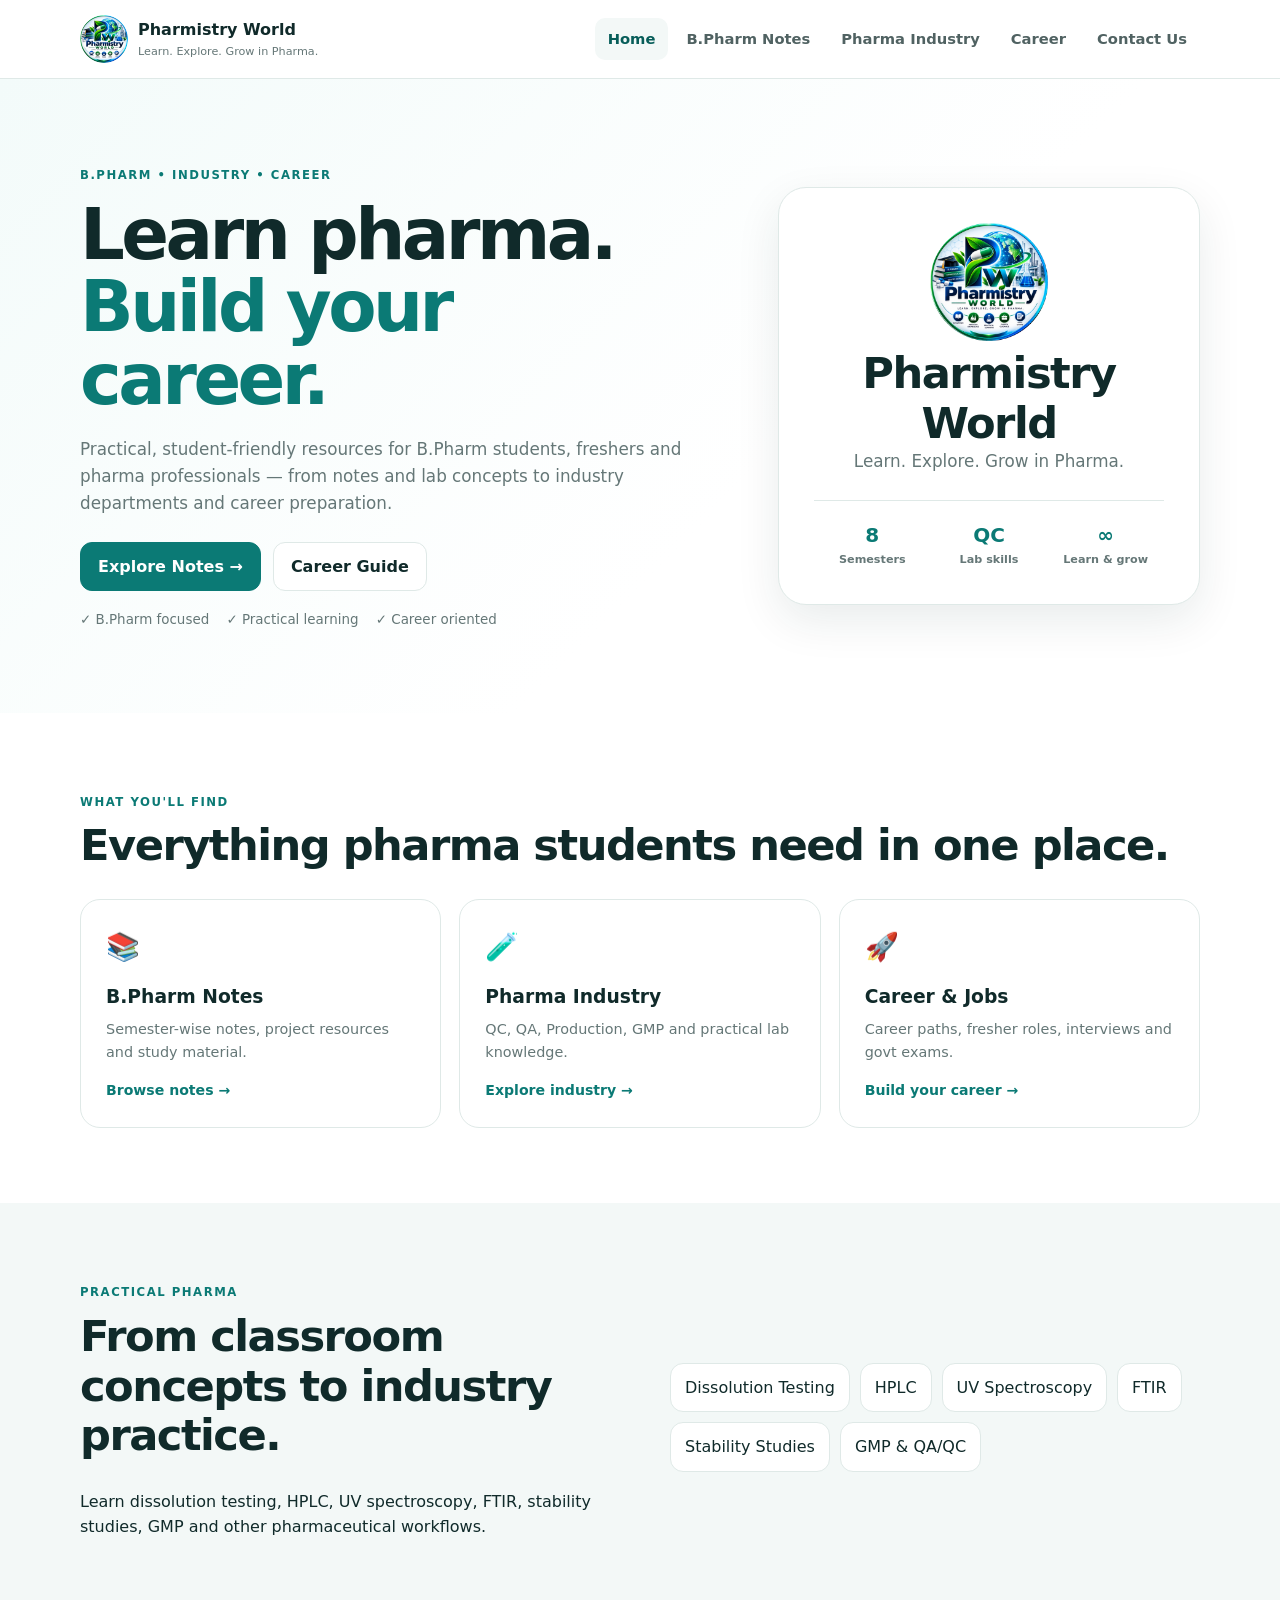
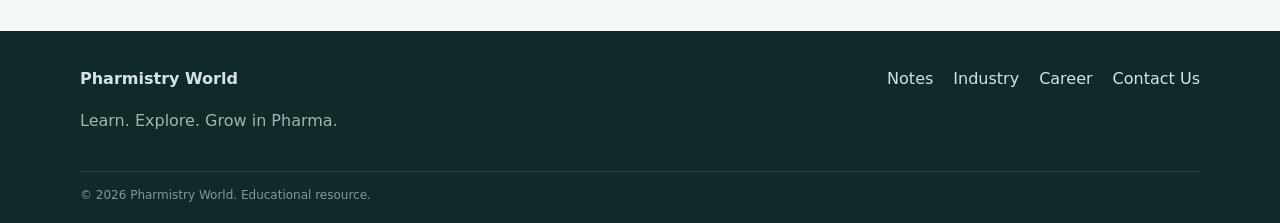
==== commit 3b20dabb: "Update index.html" ====
--- a/index.html
+++ b/index.html
@@ -1,6 +1,292 @@
-<!doctype html><html lang="en"><head><meta charset="UTF-8"><meta name="viewport" content="width=device-width,initial-scale=1"><meta name="description" content="Pharmistry World — B.Pharm notes, pharma industry knowledge, practical learning and career guidance."><title>Pharmistry World | Learn. Explore. Grow in Pharma.</title><link rel="icon" href="logo.png"><link rel="stylesheet" href="style.css"></head><body>
-<header><div class="container nav"><a class="brand" href="index.html"><img src="logo.png" alt="Pharmistry World logo"><span><b>Pharmistry World</b><small>Learn. Explore. Grow in Pharma.</small></span></a><button class="menu-btn" aria-label="Menu">☰</button><nav><a class="active" href="index.html">Home</a><a href="notes.html">B.Pharm Notes</a><a href="industry.html">Pharma Industry</a><a href="career.html">Career</a></nav></div></header>
-<main><section class="hero"><div class="container hero-grid"><div><span class="eyebrow">B.PHARM • INDUSTRY • CAREER</span><h1>Learn pharma.<br><em>Build your career.</em></h1><p>Practical, student-friendly resources for B.Pharm students, freshers and pharma professionals — from notes and lab concepts to industry departments and career preparation.</p><div class="actions"><a class="btn primary" href="notes.html">Explore Notes →</a><a class="btn" href="career.html">Career Guide</a></div><div class="points">✓ B.Pharm focused　 ✓ Practical learning　 ✓ Career oriented</div></div><div class="hero-card"><img src="logo.png" alt=""><h2>Pharmistry World</h2><p>Learn. Explore. Grow in Pharma.</p><div class="stats"><b>8<small>Semesters</small></b><b>QC<small>Lab skills</small></b><b>∞<small>Learn & grow</small></b></div></div></div></section>
-<section class="section"><div class="container"><span class="eyebrow">WHAT YOU'LL FIND</span><h2>Everything pharma students need in one place.</h2><div class="cards"><a class="card" href="notes.html"><i>📚</i><h3>B.Pharm Notes</h3><p>Semester-wise notes, project resources and study material.</p><strong>Browse notes →</strong></a><a class="card" href="industry.html"><i>🧪</i><h3>Pharma Industry</h3><p>QC, QA, Production, GMP and practical lab knowledge.</p><strong>Explore industry →</strong></a><a class="card" href="career.html"><i>🚀</i><h3>Career & Jobs</h3><p>Career paths, fresher roles, interviews and govt exams.</p><strong>Build your career →</strong></a></div></div></section>
-<section class="section soft"><div class="container two"><div><span class="eyebrow">PRACTICAL PHARMA</span><h2>From classroom concepts to industry practice.</h2><p>Learn dissolution testing, HPLC, UV spectroscopy, FTIR, stability studies, GMP and other pharmaceutical workflows.</p></div><div class="chips"><span>Dissolution Testing</span><span>HPLC</span><span>UV Spectroscopy</span><span>FTIR</span><span>Stability Studies</span><span>GMP & QA/QC</span></div></div></section></main>
-<footer><div class="container foot"><div><b>Pharmistry World</b><p>Learn. Explore. Grow in Pharma.</p></div><div><a href="notes.html">Notes</a><a href="industry.html">Industry</a><a href="career.html">Career</a></div></div><div class="container copy">© 2026 Pharmistry World. Educational resource.</div></footer><script src="script.js"></script></body></html>
+<!doctype html>
+<html lang="en">
+
+<head>
+  <meta charset="UTF-8">
+  <meta name="viewport" content="width=device-width,initial-scale=1">
+
+  <meta name="description"
+    content="Pharmistry World — B.Pharm notes, pharma industry knowledge, practical learning and career guidance.">
+
+  <title>Pharmistry World | Learn. Explore. Grow in Pharma.</title>
+
+  <link rel="icon" href="logo.png">
+  <link rel="stylesheet" href="style.css">
+</head>
+
+<body>
+
+<header>
+  <div class="container nav">
+
+    <a class="brand" href="index.html">
+      <img src="logo.png" alt="Pharmistry World logo">
+
+      <span>
+        <b>Pharmistry World</b>
+        <small>Learn. Explore. Grow in Pharma.</small>
+      </span>
+    </a>
+
+    <button class="menu-btn" aria-label="Menu">
+      ☰
+    </button>
+
+    <nav>
+      <a class="active" href="index.html">Home</a>
+      <a href="notes.html">B.Pharm Notes</a>
+      <a href="industry.html">Pharma Industry</a>
+      <a href="career.html">Career</a>
+      <a href="contact.html">Contact Us</a>
+    </nav>
+
+  </div>
+</header>
+
+
+<main>
+
+  <section class="hero">
+
+    <div class="container hero-grid">
+
+      <div>
+
+        <span class="eyebrow">
+          B.PHARM • INDUSTRY • CAREER
+        </span>
+
+        <h1>
+          Learn pharma.<br>
+          <em>Build your career.</em>
+        </h1>
+
+        <p>
+          Practical, student-friendly resources for B.Pharm students,
+          freshers and pharma professionals — from notes and lab concepts
+          to industry departments and career preparation.
+        </p>
+
+        <div class="actions">
+          <a class="btn primary" href="notes.html">
+            Explore Notes →
+          </a>
+
+          <a class="btn" href="career.html">
+            Career Guide
+          </a>
+        </div>
+
+        <div class="points">
+          ✓ B.Pharm focused　 ✓ Practical learning　 ✓ Career oriented
+        </div>
+
+      </div>
+
+
+      <div class="hero-card">
+
+        <img src="logo.png" alt="">
+
+        <h2>Pharmistry World</h2>
+
+        <p>
+          Learn. Explore. Grow in Pharma.
+        </p>
+
+        <div class="stats">
+
+          <b>
+            8
+            <small>Semesters</small>
+          </b>
+
+          <b>
+            QC
+            <small>Lab skills</small>
+          </b>
+
+          <b>
+            ∞
+            <small>Learn & grow</small>
+          </b>
+
+        </div>
+
+      </div>
+
+    </div>
+
+  </section>
+
+
+  <section class="section">
+
+    <div class="container">
+
+      <span class="eyebrow">
+        WHAT YOU'LL FIND
+      </span>
+
+      <h2>
+        Everything pharma students need in one place.
+      </h2>
+
+      <div class="cards">
+
+        <a class="card" href="notes.html">
+
+          <i>📚</i>
+
+          <h3>
+            B.Pharm Notes
+          </h3>
+
+          <p>
+            Semester-wise notes, project resources and study material.
+          </p>
+
+          <strong>
+            Browse notes →
+          </strong>
+
+        </a>
+
+
+        <a class="card" href="industry.html">
+
+          <i>🧪</i>
+
+          <h3>
+            Pharma Industry
+          </h3>
+
+          <p>
+            QC, QA, Production, GMP and practical lab knowledge.
+          </p>
+
+          <strong>
+            Explore industry →
+          </strong>
+
+        </a>
+
+
+        <a class="card" href="career.html">
+
+          <i>🚀</i>
+
+          <h3>
+            Career & Jobs
+          </h3>
+
+          <p>
+            Career paths, fresher roles, interviews and govt exams.
+          </p>
+
+          <strong>
+            Build your career →
+          </strong>
+
+        </a>
+
+      </div>
+
+    </div>
+
+  </section>
+
+
+  <section class="section soft">
+
+    <div class="container two">
+
+      <div>
+
+        <span class="eyebrow">
+          PRACTICAL PHARMA
+        </span>
+
+        <h2>
+          From classroom concepts to industry practice.
+        </h2>
+
+        <p>
+          Learn dissolution testing, HPLC, UV spectroscopy, FTIR,
+          stability studies, GMP and other pharmaceutical workflows.
+        </p>
+
+      </div>
+
+
+      <div class="chips">
+
+        <span>Dissolution Testing</span>
+        <span>HPLC</span>
+        <span>UV Spectroscopy</span>
+        <span>FTIR</span>
+        <span>Stability Studies</span>
+        <span>GMP & QA/QC</span>
+
+      </div>
+
+    </div>
+
+  </section>
+
+</main>
+
+
+<footer>
+
+  <div class="container foot">
+
+    <div>
+
+      <b>
+        Pharmistry World
+      </b>
+
+      <p>
+        Learn. Explore. Grow in Pharma.
+      </p>
+
+    </div>
+
+
+    <div>
+
+      <a href="notes.html">
+        Notes
+      </a>
+
+      <a href="industry.html">
+        Industry
+      </a>
+
+      <a href="career.html">
+        Career
+      </a>
+
+      <a href="contact.html">
+        Contact Us
+      </a>
+
+    </div>
+
+  </div>
+
+
+  <div class="container copy">
+
+    © 2026 Pharmistry World. Educational resource.
+
+  </div>
+
+</footer>
+
+
+<script src="script.js"></script>
+
+</body>
+</html>
--- a/style.css
+++ b/style.css
@@ -1,12 +1 @@
-:root{--primary:#0b8178;--primary-dark:#075e59;--accent:#2db89e;--ink:#102a2a;--muted:#657777;--line:#dce9e6;--soft:#f2f9f7;--soft-2:#eaf5f2;--white:#fff;--shadow:0 22px 60px rgba(16,42,42,.10);--shadow-sm:0 8px 26px rgba(16,42,42,.07);--radius:22px}
-*{box-sizing:border-box}html{scroll-behavior:smooth}body{margin:0;font-family:Inter,ui-sans-serif,system-ui,-apple-system,"Segoe UI",Roboto,Arial,sans-serif;color:var(--ink);background:#fff;line-height:1.6;-webkit-font-smoothing:antialiased}a{color:inherit;text-decoration:none}button,input,select,textarea{font:inherit}.container{width:min(1120px,calc(100% - 40px));margin:auto}
-.site-header{position:sticky;top:0;z-index:50;background:rgba(255,255,255,.92);backdrop-filter:blur(18px);-webkit-backdrop-filter:blur(18px);border-bottom:1px solid rgba(220,233,230,.9)}.nav-wrap{min-height:78px;display:flex;align-items:center;justify-content:space-between;gap:24px}.brand{display:flex;align-items:center;gap:12px;min-width:0}.brand span{display:grid}.brand strong{font-size:1rem;line-height:1.15;letter-spacing:-.02em}.brand small{color:var(--muted);font-size:.69rem;margin-top:2px}.logo-img{width:46px;height:46px;object-fit:contain;border-radius:13px;filter:drop-shadow(0 4px 8px rgba(11,129,120,.12))}nav{display:flex;align-items:center;gap:4px}nav a{padding:9px 13px;border-radius:11px;color:#506363;font-weight:700;font-size:.9rem;transition:.18s}nav a:hover,nav a.active{background:var(--soft);color:var(--primary-dark)}.menu-btn{display:none;border:1px solid var(--line);background:var(--soft);color:var(--primary-dark);border-radius:12px;padding:8px 11px;font-size:1.22rem;cursor:pointer}
-.hero{position:relative;overflow:hidden;padding:76px 0 68px;background:radial-gradient(circle at 85% 15%,rgba(45,184,158,.13),transparent 28%),linear-gradient(135deg,#f1faf8 0%,#fff 62%)}.hero:before{content:"";position:absolute;width:360px;height:360px;border:1px solid rgba(11,129,120,.08);border-radius:50%;right:-150px;bottom:-210px}.hero-grid{display:grid;grid-template-columns:1.15fr .85fr;gap:62px;align-items:center;position:relative;z-index:1}.eyebrow{display:inline-flex;align-items:center;color:var(--primary);font-size:.72rem;font-weight:850;letter-spacing:.14em;margin-bottom:13px}.hero h1,.page-hero h1{font-size:clamp(2.55rem,6vw,4.5rem);line-height:1.02;letter-spacing:-.06em;margin:0 0 22px}.hero h1 span{color:var(--primary)}.hero-text{font-size:1.08rem;color:var(--muted);max-width:650px;margin:0}.hero-actions{display:flex;gap:12px;flex-wrap:wrap;margin:28px 0 18px}.btn{display:inline-flex;align-items:center;justify-content:center;gap:7px;border:1px solid var(--line);background:#fff;color:var(--ink);padding:11px 17px;border-radius:13px;font-weight:800;cursor:pointer;transition:transform .18s,box-shadow .18s,border-color .18s,background .18s}.btn:hover{transform:translateY(-1px);box-shadow:var(--shadow-sm)}.btn.primary{background:linear-gradient(135deg,var(--primary),#0a736c);border-color:var(--primary);color:#fff;box-shadow:0 8px 22px rgba(11,129,120,.2)}.btn.primary:hover{background:var(--primary-dark)}.btn.ghost:hover{border-color:var(--primary);color:var(--primary)}.btn.light{background:#fff;color:var(--primary-dark);border-color:#fff}.small-btn{padding:8px 12px}.hero-points{display:flex;gap:10px;flex-wrap:wrap;color:#5b6e6e;font-size:.82rem}.hero-points span{background:rgba(255,255,255,.7);border:1px solid rgba(220,233,230,.9);padding:6px 9px;border-radius:999px}
-.hero-card{position:relative;background:rgba(255,255,255,.88);border:1px solid rgba(220,233,230,.95);border-radius:28px;padding:34px;text-align:center;box-shadow:var(--shadow);overflow:hidden}.hero-card:before{content:"";position:absolute;inset:-60px auto auto -60px;width:160px;height:160px;background:rgba(45,184,158,.08);border-radius:50%}.hero-logo{height:112px;display:grid;place-items:center;position:relative}.hero-logo img{width:105px;height:105px;object-fit:contain}.hero-card h2{margin:9px 0 2px;letter-spacing:-.03em}.hero-card>p{margin:0;color:var(--muted)}.mini-stats{display:grid;grid-template-columns:repeat(3,1fr);margin-top:28px;border-top:1px solid var(--line);padding-top:18px}.mini-stats b{display:block;font-size:1.18rem;color:var(--primary)}.mini-stats span{font-size:.7rem;color:var(--muted)}
-.section{padding:78px 0}.section-soft{background:linear-gradient(180deg,var(--soft),#f7fbfa)}.section-head{margin-bottom:25px}.section-head h2,.two-col h2{font-size:clamp(1.8rem,4vw,2.65rem);line-height:1.12;letter-spacing:-.045em;margin:0;max-width:760px}.feature-grid{display:grid;grid-template-columns:repeat(3,1fr);gap:18px}.feature-card{display:block;background:#fff;border:1px solid var(--line);border-radius:var(--radius);padding:25px;transition:transform .2s,box-shadow .2s,border-color .2s;box-shadow:0 4px 16px rgba(16,42,42,.025)}.feature-card:hover{transform:translateY(-4px);box-shadow:var(--shadow);border-color:#bfded9}.feature-card .icon{display:grid;place-items:center;width:45px;height:45px;border-radius:14px;background:var(--soft);font-size:1.35rem}.feature-card h3{margin:15px 0 7px;font-size:1.08rem;letter-spacing:-.02em}.feature-card p{margin:0;color:var(--muted);font-size:.9rem}.card-link{display:inline-block;margin-top:17px;color:var(--primary);font-weight:800;font-size:.85rem}.two-col{display:grid;grid-template-columns:1fr 1fr;gap:60px;align-items:center}.two-col>div>p{color:var(--muted);max-width:650px}.topic-list{display:flex;flex-wrap:wrap;gap:10px}.topic-list span{background:#fff;border:1px solid var(--line);padding:10px 13px;border-radius:12px;font-weight:700;font-size:.85rem;box-shadow:0 3px 12px rgba(16,42,42,.03)}.cta-section{padding:25px 0 78px}.cta-box{background:linear-gradient(135deg,#0b8178,#075e59);color:#fff;border-radius:28px;padding:38px 42px;display:flex;align-items:center;justify-content:space-between;gap:25px;box-shadow:0 20px 45px rgba(7,94,89,.18)}.cta-box .eyebrow{color:#bcefe6}.cta-box h2{margin:0 0 5px;font-size:2rem;letter-spacing:-.04em}.cta-box p{margin:0;color:#d9f3ef}
-.page-hero{padding:62px 0 55px;background:radial-gradient(circle at 85% 0%,rgba(45,184,158,.1),transparent 28%),var(--soft)}.page-hero h1{font-size:clamp(2.25rem,5vw,3.7rem);max-width:850px}.page-hero p{color:var(--muted);font-size:1.03rem;max-width:750px;margin:0}
-.toolbar{display:grid;grid-template-columns:1fr 210px;gap:14px;margin-bottom:38px}.search-box,.select-box{display:flex;align-items:center;gap:10px;border:1px solid var(--line);background:#fff;border-radius:13px;padding:0 14px;box-shadow:0 3px 12px rgba(16,42,42,.025)}.search-box input,.select-box select{width:100%;border:0;outline:0;background:transparent;padding:13px 0;color:var(--ink)}.select-box{display:block;padding:7px 12px}.select-box span{display:block;font-size:.67rem;color:var(--muted);font-weight:750}.select-box select{padding:1px 0}.library-head{display:flex;align-items:center;justify-content:space-between;gap:15px;margin-bottom:16px}.library-head h2{margin:0;letter-spacing:-.03em}.result-count{color:var(--muted);font-size:.84rem}.notes-grid{display:grid;gap:14px}.note-card{display:flex;align-items:center;gap:18px;padding:19px;border:1px solid var(--line);border-radius:17px;background:#fff;transition:.18s}.note-card:hover{border-color:#bfded9;box-shadow:var(--shadow-sm)}.pdf-badge{flex:0 0 52px;height:52px;display:grid;place-items:center;background:var(--soft);color:var(--primary);font-weight:850;border-radius:13px;font-size:.75rem}.note-main{flex:1;min-width:0}.note-main small{color:var(--primary);font-weight:800}.note-main h3{margin:2px 0 3px;font-size:1.03rem}.note-main p{margin:0;color:var(--muted);font-size:.85rem;white-space:nowrap;overflow:hidden;text-overflow:ellipsis}.note-subject{font-size:.75rem;color:#657575;margin-top:5px}.loading,.empty{padding:45px;text-align:center;border:1px dashed var(--line);border-radius:16px;color:var(--muted);background:#fff}
-.site-footer{background:#102a2a;color:#d5e4e2;padding:38px 0 20px}.footer-grid{display:flex;justify-content:space-between;gap:30px}.footer-grid strong{color:#fff}.footer-grid p{margin:4px 0;color:#9fb5b2;font-size:.86rem}.footer-grid>div:last-child{display:flex;gap:20px;flex-wrap:wrap}.footer-grid a{font-size:.84rem}.copyright{border-top:1px solid rgba(255,255,255,.12);margin-top:25px;padding-top:16px;color:#829997;font-size:.74rem}
-.admin-page{padding:60px 0;min-height:75vh;background:var(--soft)}.admin-wrap{max-width:760px}.admin-card{background:#fff;border:1px solid var(--line);border-radius:22px;padding:30px;box-shadow:var(--shadow)}.admin-card h1{margin:0 0 8px}.admin-card>p{color:var(--muted)}.admin-card form{display:grid;gap:16px}.admin-card label{display:grid;gap:6px;font-weight:700;font-size:.88rem}.admin-card input,.admin-card textarea,.admin-card select{width:100%;padding:12px;border:1px solid var(--line);border-radius:11px;outline:0;background:#fff}.admin-card input:focus,.admin-card textarea:focus,.admin-card select:focus{border-color:var(--primary)}.admin-top{display:flex;justify-content:space-between;align-items:start;gap:20px}.form-msg{font-size:.84rem;color:var(--muted);margin:0}.hidden{display:none}.check-list{background:#fff;border:1px solid var(--line);border-radius:20px;padding:20px 25px}.check-list p{margin:10px 0;font-weight:650}
-@media(max-width:900px){.hero-grid,.two-col{grid-template-columns:1fr;gap:35px}.feature-grid{grid-template-columns:repeat(2,1fr)}nav{display:none;position:absolute;top:78px;left:0;right:0;background:rgba(255,255,255,.98);border-bottom:1px solid var(--line);padding:12px 20px;flex-direction:column;align-items:stretch;box-shadow:0 14px 24px rgba(0,0,0,.06)}nav.open{display:flex}.menu-btn{display:block}.hero{padding:60px 0}.hero-card{max-width:520px}.cta-box{align-items:flex-start;flex-direction:column}}
-@media(max-width:620px){.container{width:min(100% - 28px,1120px)}.site-header .nav-wrap{min-height:72px}.logo-img{width:44px;height:44px}.brand strong{font-size:.98rem}.brand small{display:none}.hero{padding:43px 0 38px}.hero-grid{gap:25px}.hero h1{font-size:clamp(2.55rem,13vw,3.25rem);line-height:1.01;margin-bottom:17px}.hero-text{font-size:1rem;line-height:1.65}.hero-actions{display:grid;grid-template-columns:1fr 1fr;gap:10px;margin:23px 0 16px}.hero-actions .btn{padding:12px 9px;font-size:.9rem}.hero-points{display:grid;grid-template-columns:1fr;gap:6px}.hero-points span{display:block;width:max-content;max-width:100%;padding:4px 8px;font-size:.76rem}.hero-card{padding:24px;border-radius:22px}.hero-logo{height:80px}.hero-logo img{width:78px;height:78px}.hero-card h2{font-size:1.15rem}.hero-card>p{font-size:.82rem}.mini-stats{margin-top:19px;padding-top:14px}.mini-stats b{font-size:1rem}.mini-stats span{font-size:.65rem}.feature-grid{grid-template-columns:1fr;gap:12px}.section{padding:54px 0}.section-head h2,.two-col h2{font-size:1.9rem}.page-hero{padding:45px 0 42px}.page-hero h1{font-size:2.45rem;line-height:1.04;margin-bottom:15px}.page-hero p{font-size:.96rem}.toolbar{grid-template-columns:1fr;margin-bottom:28px}.note-card{align-items:flex-start;flex-wrap:wrap;padding:16px}.note-card .btn{width:100%}.footer-grid{flex-direction:column}.footer-grid>div:last-child{gap:13px}.cta-section{padding:15px 0 55px}.cta-box{padding:27px;border-radius:22px}.cta-box h2{font-size:1.65rem}.small-btn{font-size:.8rem}.admin-card{padding:22px}.admin-top{align-items:center}}
+:root{--p:#0b7a75;--pd:#075d59;--ink:#102a2a;--muted:#657777;--line:#dfe9e7;--soft:#f3f8f7;--white:#fff;--shadow:0 16px 45px rgba(16,42,42,.09)}*{box-sizing:border-box}body{margin:0;font-family:Inter,system-ui,-apple-system,"Segoe UI",Roboto,Arial,sans-serif;color:var(--ink);line-height:1.6}a{color:inherit;text-decoration:none}button,input,select{font:inherit}.container{width:min(1120px,calc(100% - 40px));margin:auto}header{position:sticky;top:0;z-index:20;background:rgba(255,255,255,.95);backdrop-filter:blur(12px);border-bottom:1px solid var(--line)}.nav{min-height:78px;display:flex;align-items:center;justify-content:space-between;gap:20px}.brand{display:flex;align-items:center;gap:10px}.brand img{width:48px;height:48px;object-fit:contain;border-radius:50%;display:block;flex:0 0 48px;background:#fff}.brand span{display:grid;min-width:0}.brand small{font-size:.7rem;color:var(--muted)}nav{display:flex;gap:5px}nav a{padding:9px 13px;border-radius:10px;font-weight:700;color:#506262;font-size:.92rem}nav a:hover,nav a.active{background:var(--soft);color:var(--pd)}.menu-btn{display:none;border:0;background:var(--soft);border-radius:10px;padding:8px 12px}.hero{padding:82px 0;background:linear-gradient(135deg,#f3fbfa,#fff 60%)}.hero-grid{display:grid;grid-template-columns:1.2fr .8fr;gap:65px;align-items:center}.eyebrow{color:var(--p);font-size:.73rem;font-weight:850;letter-spacing:.13em}.hero h1,.page-hero h1{font-size:clamp(2.6rem,6vw,4.4rem);line-height:1.03;letter-spacing:-.05em;margin:12px 0 20px}.hero h1 em{font-style:normal;color:var(--p)}.hero p,.page-hero p{color:var(--muted);font-size:1.05rem}.actions{display:flex;gap:12px;flex-wrap:wrap;margin:25px 0 18px}.btn{display:inline-flex;padding:11px 17px;border:1px solid var(--line);border-radius:12px;background:#fff;font-weight:750}.btn.primary{background:var(--p);color:#fff;border-color:var(--p)}.points{font-size:.84rem;color:var(--muted)}.hero-card{background:#fff;border:1px solid var(--line);border-radius:28px;padding:35px;text-align:center;box-shadow:var(--shadow)}.hero-card img{width:118px;height:118px;object-fit:contain;display:block;margin:0 auto}.hero-card h2{margin:8px 0 0}.hero-card p{margin:0}.stats{display:grid;grid-template-columns:repeat(3,1fr);margin-top:25px;border-top:1px solid var(--line);padding-top:18px}.stats b{color:var(--p);font-size:1.25rem}.stats small{display:block;color:var(--muted);font-size:.7rem}.section{padding:75px 0}.soft{background:var(--soft)}h2{font-size:clamp(1.8rem,4vw,2.7rem);line-height:1.15;letter-spacing:-.035em;margin:8px 0 28px}.cards{display:grid;grid-template-columns:repeat(3,1fr);gap:18px}.card{display:block;background:#fff;border:1px solid var(--line);border-radius:20px;padding:25px;transition:.2s}.card:hover{transform:translateY(-3px);box-shadow:var(--shadow)}.card i{font-style:normal;font-size:1.7rem}.card h3{margin:13px 0 6px}.card p{color:var(--muted);margin:0;font-size:.9rem}.card strong{display:inline-block;color:var(--p);margin-top:15px;font-size:.88rem}.two{display:grid;grid-template-columns:1fr 1fr;gap:60px;align-items:center}.chips{display:flex;flex-wrap:wrap;gap:10px}.chips span,.check{background:#fff;border:1px solid var(--line);border-radius:13px;padding:11px 14px}.page-hero{padding:62px 0;background:var(--soft)}.page-hero h1{font-size:clamp(2.3rem,5vw,3.7rem);max-width:850px}.toolbar{display:grid;grid-template-columns:1fr 210px;gap:12px;margin-bottom:32px}.toolbar input,.toolbar select{width:100%;padding:13px;border:1px solid var(--line);border-radius:12px;background:#fff;outline:0}.library-head{display:flex;justify-content:space-between;margin-bottom:15px}.library-head h2{font-size:1.5rem;margin:0}.library-head span{color:var(--muted);font-size:.85rem}.notes{display:grid;gap:13px}.note{display:flex;align-items:center;gap:17px;padding:19px;border:1px solid var(--line);border-radius:17px}.badge{width:50px;height:50px;display:grid;place-items:center;background:#edf8f6;color:var(--p);font-weight:850;border-radius:12px}.note-main{flex:1;min-width:0}.note-main small{color:var(--p);font-weight:750}.note-main h3{margin:2px 0}.note-main p{margin:0;color:var(--muted);white-space:nowrap;overflow:hidden;text-overflow:ellipsis}.empty{padding:45px;text-align:center;border:1px dashed var(--line);border-radius:16px;color:var(--muted)}.check p{margin:9px 0;font-weight:650}footer{background:#102a2a;color:#d5e4e2;padding:35px 0 18px}.foot{display:flex;justify-content:space-between;gap:25px}.foot>div:last-child{display:flex;gap:20px}.foot p{color:#9fb5b2}.copy{border-top:1px solid #ffffff1c;margin-top:22px;padding-top:14px;color:#829997;font-size:.75rem}@media(max-width:900px){.hero-grid,.two{grid-template-columns:1fr}.cards{grid-template-columns:repeat(2,1fr)}nav{display:none;position:absolute;top:78px;left:0;right:0;background:#fff;padding:12px 20px;flex-direction:column;border-bottom:1px solid var(--line)}nav.open{display:flex}.menu-btn{display:block}}@media(max-width:620px){.brand img{width:46px;height:46px;flex-basis:46px}.brand b{font-size:.98rem}.brand small{font-size:.68rem}.container{width:calc(100% - 28px)}.cards{grid-template-columns:1fr}.toolbar{grid-template-columns:1fr}.note{flex-wrap:wrap;align-items:flex-start}.note .btn{width:100%;justify-content:center}.foot{flex-direction:column}.hero{padding:58px 0}.section{padding:55px 0}}
